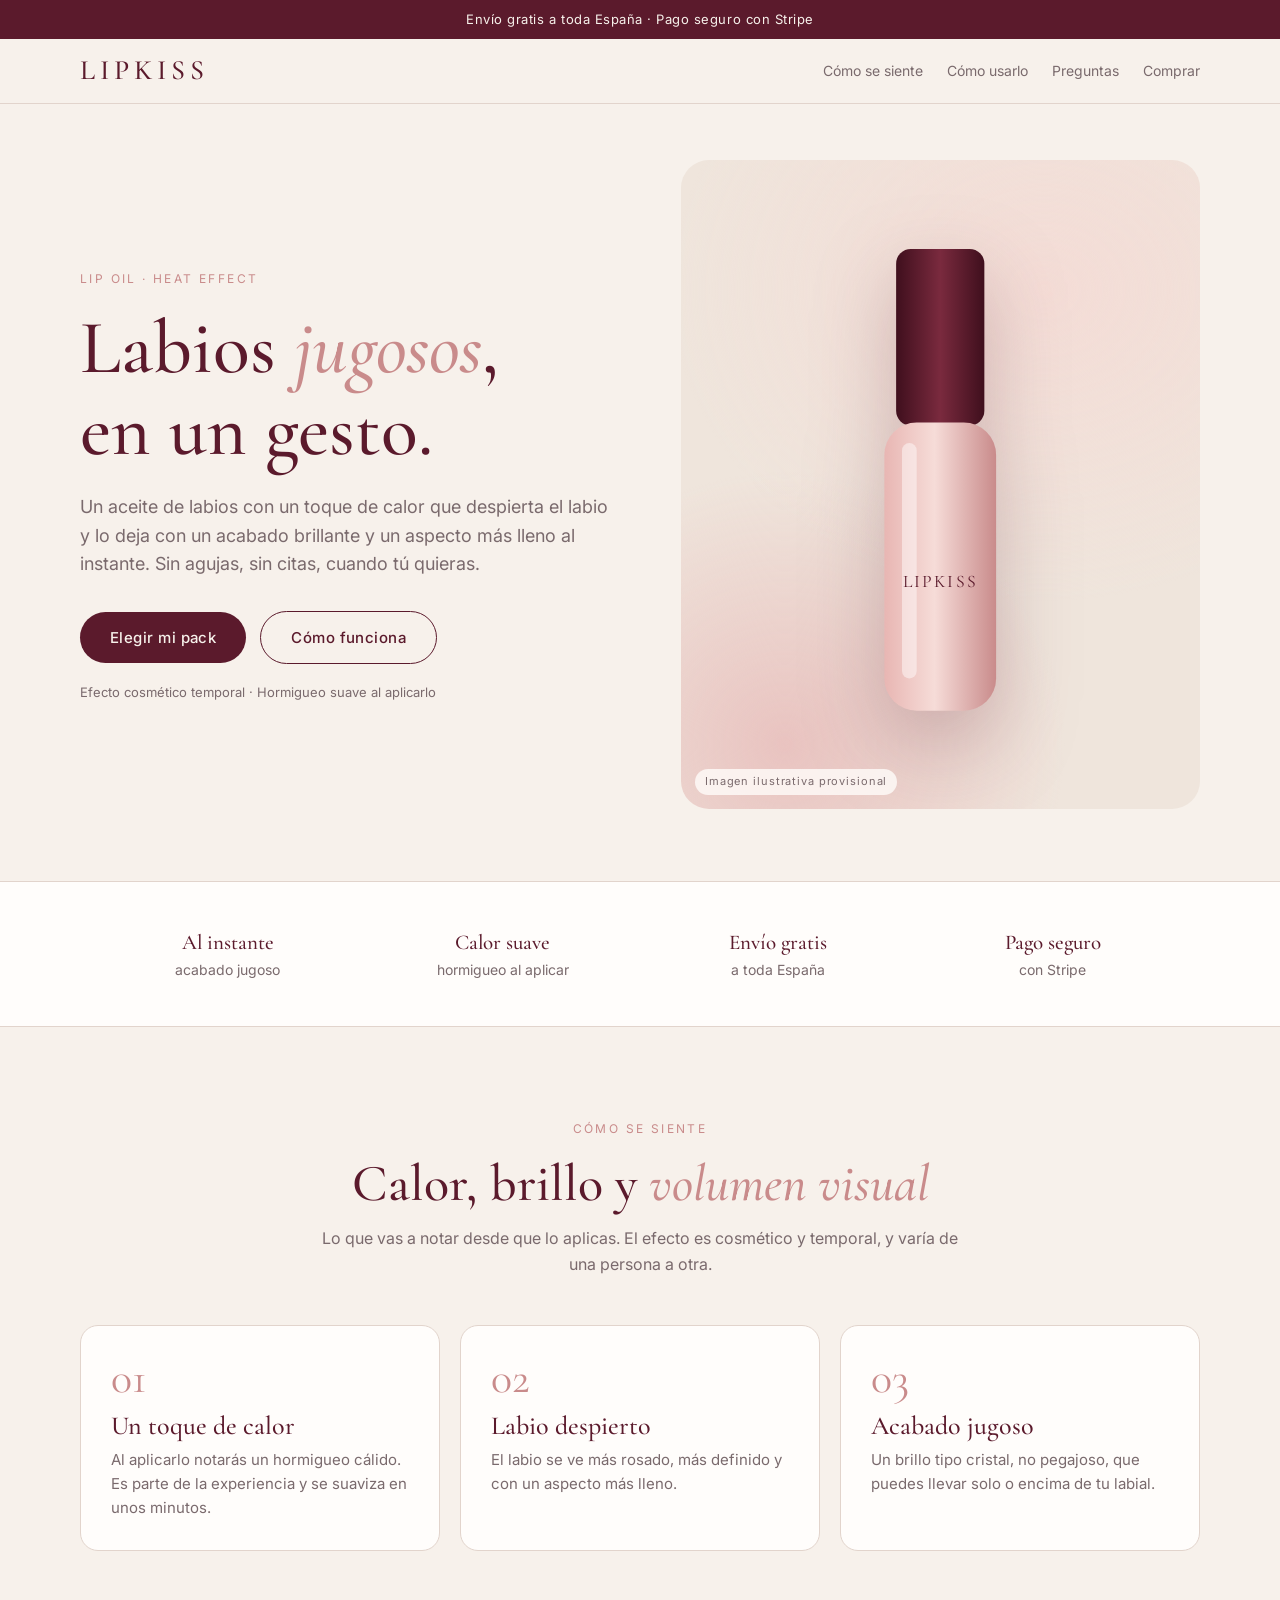
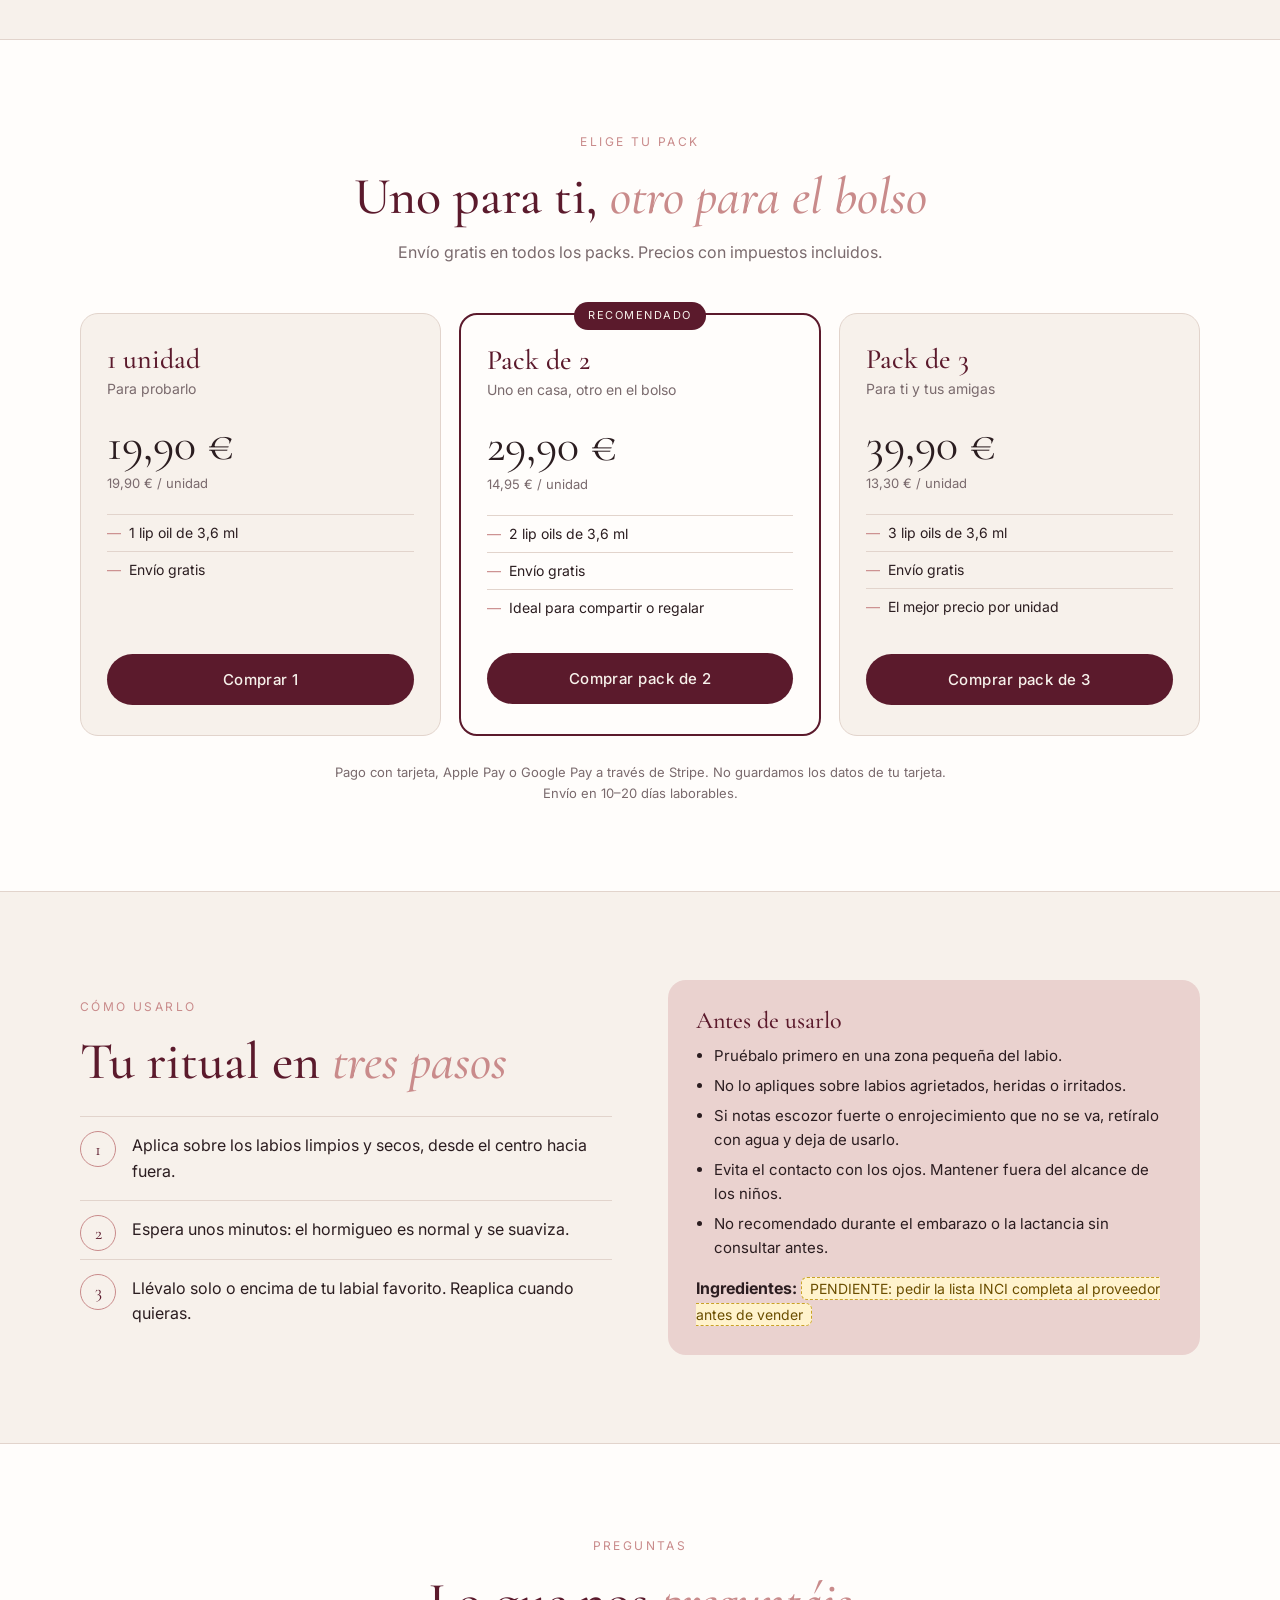
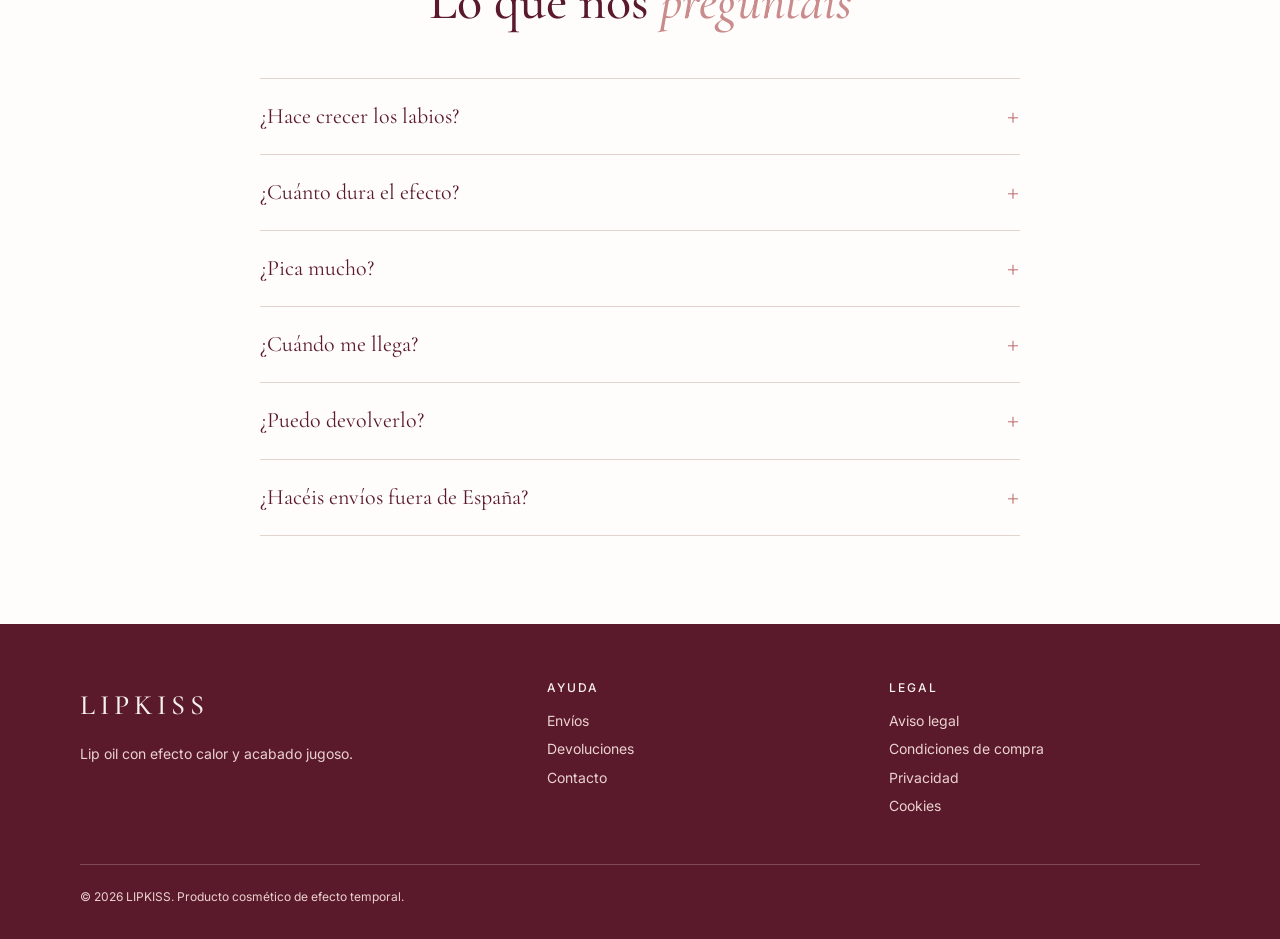
==== index.html @ 43ffeccd "Tienda LIPKISS: landing, packs con Stripe, páginas legales Co-Authored-By: Claude Opus 5.5 <noreply@" ====
<!doctype html>
<html lang="es">
<head>
  <meta charset="utf-8">
  <meta name="viewport" content="width=device-width, initial-scale=1">
  <!-- Marca: LIPKISS (elegida por Fabio el 24-oct-2026). -->
  <title>LIPKISS · Lip oil efecto jugoso</title>
  <meta name="description" content="Aceite de labios con sensación de calor y acabado jugoso. Aspecto más lleno y brillante al instante, efecto temporal. Envío gratis a España.">
  <link rel="preconnect" href="https://fonts.googleapis.com">
  <link rel="preconnect" href="https://fonts.gstatic.com" crossorigin>
  <link href="https://fonts.googleapis.com/css2?family=Cormorant+Garamond:ital,wght@0,400;0,500;1,400;1,500&family=Inter:wght@400;500&display=swap" rel="stylesheet">
  <link rel="stylesheet" href="styles.css">
</head>
<body>

<div class="aviso">Envío gratis a toda España · Pago seguro con Stripe</div>

<header class="cab">
  <div class="contenedor">
    <a class="logo" href="#">LIPKISS</a>
    <nav aria-label="Principal">
      <a href="#como">Cómo se siente</a>
      <a href="#uso">Cómo usarlo</a>
      <a href="#faq">Preguntas</a>
      <a href="#comprar">Comprar</a>
    </nav>
  </div>
</header>

<main>
  <section class="hero">
    <div class="contenedor">
      <div class="aparece">
        <span class="etiqueta">Lip oil · Heat effect</span>
        <h1>Labios <em>jugosos</em>,<br>en un gesto.</h1>
        <p class="lead">Un aceite de labios con un toque de calor que despierta el labio y lo deja con un acabado brillante y un aspecto más lleno al instante. Sin agujas, sin citas, cuando tú quieras.</p>
        <div class="acciones">
          <a class="btn" href="#comprar">Elegir mi pack</a>
          <a class="btn secundario" href="#como">Cómo funciona</a>
        </div>
        <p class="nota">Efecto cosmético temporal · Hormigueo suave al aplicarlo</p>
      </div>
      <div class="escena aparece" aria-label="Imagen del producto">
        <!-- FOTO PROVISIONAL: cuando tengas fotos reales del producto, descomenta esta línea y pon el archivo en img/
        <img class="foto-real" src="img/producto-hero.jpg" alt="Aceite de labios LIPKISS sobre fondo crema">
        -->
        <svg class="bote" viewBox="0 0 120 320" aria-hidden="true">
          <defs>
            <linearGradient id="vidrio" x1="0" x2="1">
              <stop offset="0" stop-color="#e8b6b3"/>
              <stop offset=".45" stop-color="#f6dcd8"/>
              <stop offset="1" stop-color="#c98b8b"/>
            </linearGradient>
            <linearGradient id="tapon" x1="0" x2="1">
              <stop offset="0" stop-color="#3f0f1d"/>
              <stop offset=".5" stop-color="#7a2a3e"/>
              <stop offset="1" stop-color="#3f0f1d"/>
            </linearGradient>
          </defs>
          <rect x="30" y="0" width="60" height="120" rx="10" fill="url(#tapon)"/>
          <rect x="22" y="118" width="76" height="196" rx="22" fill="url(#vidrio)"/>
          <rect x="34" y="132" width="10" height="160" rx="5" fill="#fff" opacity=".45"/>
          <text x="60" y="230" text-anchor="middle" font-family="Cormorant Garamond, serif" font-size="12" letter-spacing="1.5" fill="#5b1a2c">LIPKISS</text>
        </svg>
        <span class="provisional">Imagen ilustrativa provisional</span>
      </div>
    </div>
  </section>

  <div class="franja">
    <div class="contenedor">
      <div><strong>Al instante</strong>acabado jugoso</div>
      <div><strong>Calor suave</strong>hormigueo al aplicar</div>
      <div><strong>Envío gratis</strong>a toda España</div>
      <div><strong>Pago seguro</strong>con Stripe</div>
    </div>
  </div>

  <section class="bloque" id="como">
    <div class="contenedor">
      <div class="cabecera-bloque aparece">
        <span class="etiqueta">Cómo se siente</span>
        <h2>Calor, brillo y <em>volumen visual</em></h2>
        <p>Lo que vas a notar desde que lo aplicas. El efecto es cosmético y temporal, y varía de una persona a otra.</p>
      </div>
      <div class="pasos">
        <div class="paso aparece">
          <div class="num">01</div>
          <h3>Un toque de calor</h3>
          <p>Al aplicarlo notarás un hormigueo cálido. Es parte de la experiencia y se suaviza en unos minutos.</p>
        </div>
        <div class="paso aparece">
          <div class="num">02</div>
          <h3>Labio despierto</h3>
          <p>El labio se ve más rosado, más definido y con un aspecto más lleno.</p>
        </div>
        <div class="paso aparece">
          <div class="num">03</div>
          <h3>Acabado jugoso</h3>
          <p>Un brillo tipo cristal, no pegajoso, que puedes llevar solo o encima de tu labial.</p>
        </div>
      </div>
    </div>
  </section>

  <section class="bloque" id="comprar">
    <div class="contenedor">
      <div class="cabecera-bloque aparece">
        <span class="etiqueta">Elige tu pack</span>
        <h2>Uno para ti, <em>otro para el bolso</em></h2>
        <p>Envío gratis en todos los packs. Precios con impuestos incluidos.</p>
      </div>
      <div class="packs">
        <div class="pack aparece">
          <h3>1 unidad</h3>
          <p class="desc">Para probarlo</p>
          <div class="precio">19,90 €</div>
          <div class="unidad">19,90 € / unidad</div>
          <ul>
            <li>1 lip oil de 3,6 ml</li>
            <li>Envío gratis</li>
          </ul>
          <a class="btn ancho" data-pack="1" href="#">Comprar 1</a>
        </div>
        <div class="pack destacado aparece">
          <span class="sello">Recomendado</span>
          <h3>Pack de 2</h3>
          <p class="desc">Uno en casa, otro en el bolso</p>
          <div class="precio">29,90 €</div>
          <div class="unidad">14,95 € / unidad</div>
          <ul>
            <li>2 lip oils de 3,6 ml</li>
            <li>Envío gratis</li>
            <li>Ideal para compartir o regalar</li>
          </ul>
          <a class="btn ancho" data-pack="2" href="#">Comprar pack de 2</a>
        </div>
        <div class="pack aparece">
          <h3>Pack de 3</h3>
          <p class="desc">Para ti y tus amigas</p>
          <div class="precio">39,90 €</div>
          <div class="unidad">13,30 € / unidad</div>
          <ul>
            <li>3 lip oils de 3,6 ml</li>
            <li>Envío gratis</li>
            <li>El mejor precio por unidad</li>
          </ul>
          <a class="btn ancho" data-pack="3" href="#">Comprar pack de 3</a>
        </div>
      </div>
      <p class="pago-seguro">Pago con tarjeta, Apple Pay o Google Pay a través de Stripe. No guardamos los datos de tu tarjeta.<br>Envío en 10–20 días laborables.</p>
    </div>
  </section>

  <section class="bloque" id="uso">
    <div class="contenedor dos-col">
      <div class="aparece">
        <span class="etiqueta">Cómo usarlo</span>
        <h2>Tu ritual en <em>tres pasos</em></h2>
        <ol class="lista-uso">
          <li>Aplica sobre los labios limpios y secos, desde el centro hacia fuera.</li>
          <li>Espera unos minutos: el hormigueo es normal y se suaviza.</li>
          <li>Llévalo solo o encima de tu labial favorito. Reaplica cuando quieras.</li>
        </ol>
      </div>
      <div class="caja-aviso aparece">
        <h3>Antes de usarlo</h3>
        <ul>
          <li>Pruébalo primero en una zona pequeña del labio.</li>
          <li>No lo apliques sobre labios agrietados, heridas o irritados.</li>
          <li>Si notas escozor fuerte o enrojecimiento que no se va, retíralo con agua y deja de usarlo.</li>
          <li>Evita el contacto con los ojos. Mantener fuera del alcance de los niños.</li>
          <li>No recomendado durante el embarazo o la lactancia sin consultar antes.</li>
        </ul>
        <p style="margin-top:16px"><strong>Ingredientes:</strong> <span class="pendiente">PENDIENTE: pedir la lista INCI completa al proveedor antes de vender</span></p>
      </div>
    </div>
  </section>

  <section class="bloque" id="faq" style="background:var(--blanco);border-top:1px solid var(--linea)">
    <div class="contenedor">
      <div class="cabecera-bloque aparece">
        <span class="etiqueta">Preguntas</span>
        <h2>Lo que nos <em>preguntáis</em></h2>
      </div>
      <div class="faq">
        <details>
          <summary>¿Hace crecer los labios?</summary>
          <p>No. Es un cosmético: el calor activa el labio y el brillo le da un aspecto más jugoso y lleno durante un rato. El efecto es temporal y no sustituye ningún tratamiento estético.</p>
        </details>
        <details>
          <summary>¿Cuánto dura el efecto?</summary>
          <p>El acabado jugoso dura mientras lo llevas puesto. La sensación de calor se suaviza en los primeros minutos. Depende de cada persona.</p>
        </details>
        <details>
          <summary>¿Pica mucho?</summary>
          <p>Notarás un hormigueo cálido al aplicarlo. Si tienes los labios sensibles, empieza con una capa fina. Si el escozor es fuerte, retíralo con agua.</p>
        </details>
        <details>
          <summary>¿Cuándo me llega?</summary>
          <p>Entre 10 y 20 días laborables desde la compra. Te enviamos el número de seguimiento por email cuando sale el pedido.</p>
        </details>
        <details>
          <summary>¿Puedo devolverlo?</summary>
          <p>Por higiene, solo aceptamos devoluciones de productos sin abrir y con el precinto intacto, en los 14 días siguientes a recibirlos. Si te llega dañado o no es lo que pediste, escríbenos y lo solucionamos.</p>
        </details>
        <details>
          <summary>¿Hacéis envíos fuera de España?</summary>
          <p>De momento solo enviamos a España.</p>
        </details>
      </div>
    </div>
  </section>
</main>

<footer class="pie">
  <div class="contenedor">
    <div>
      <a class="logo" href="#">LIPKISS</a>
      <p>Lip oil con efecto calor y acabado jugoso.</p>
    </div>
    <div>
      <h4>Ayuda</h4>
      <a href="legal.html#envios">Envíos</a>
      <a href="legal.html#devoluciones">Devoluciones</a>
      <a href="mailto:hola@PENDIENTE.com">Contacto</a>
    </div>
    <div>
      <h4>Legal</h4>
      <a href="legal.html#aviso">Aviso legal</a>
      <a href="legal.html#condiciones">Condiciones de compra</a>
      <a href="legal.html#privacidad">Privacidad</a>
      <a href="legal.html#cookies">Cookies</a>
    </div>
    <div class="legal-linea">© 2026 LIPKISS. Producto cosmético de efecto temporal.</div>
  </div>
</footer>

<div class="barra-movil">
  <span>Desde 19,90 €</span>
  <a class="btn" href="#comprar">Comprar</a>
</div>

<script>
  // Payment Links de Stripe: pega aquí los 3 enlaces (dashboard.stripe.com → Payment Links).
  // Mientras estén vacíos, los botones se desactivan para que nadie pague por error.
  const STRIPE_LINKS = {
    1: "https://buy.stripe.com/14AbJ18lp7m4ers0jv2Ry0Q",
    2: "https://buy.stripe.com/28EbJ17hl35Obfg4zL2Ry0R",
    3: "https://buy.stripe.com/4gMaEX4596i00AC3vH2Ry0S"
  };

  document.querySelectorAll("[data-pack]").forEach(btn => {
    const url = STRIPE_LINKS[btn.dataset.pack];
    if (url) {
      btn.href = url;
    } else {
      btn.setAttribute("aria-disabled", "true");
      btn.textContent = "Próximamente";
    }
  });

  const obs = new IntersectionObserver(entradas => {
    entradas.forEach(e => {
      if (e.isIntersecting) { e.target.classList.add("visible"); obs.unobserve(e.target); }
    });
  }, { threshold: .12 });
  document.querySelectorAll(".aparece").forEach(el => obs.observe(el));
</script>
</body>
</html>
---- styles.css ----
:root {
  --crema: #f7f1eb;
  --crema-2: #efe5dc;
  --vino: #5b1a2c;
  --vino-2: #7a2a3e;
  --rosa: #c98b8b;
  --rosa-claro: #ead2cf;
  --tinta: #2b1d20;
  --gris: #7a6a6d;
  --linea: #e2d4cc;
  --blanco: #fffdfb;
  --serif: "Cormorant Garamond", Georgia, serif;
  --sans: "Inter", system-ui, -apple-system, sans-serif;
  --radio: 18px;
}

* { box-sizing: border-box; margin: 0; padding: 0; }
html { scroll-behavior: smooth; }
body {
  background: var(--crema);
  color: var(--tinta);
  font-family: var(--sans);
  font-size: 16px;
  line-height: 1.6;
  -webkit-font-smoothing: antialiased;
}
img { max-width: 100%; display: block; }
a { color: inherit; }
.contenedor { width: min(1120px, 100% - 32px); margin-inline: auto; }

/* Barra de aviso */
.aviso {
  background: var(--vino);
  color: var(--crema);
  text-align: center;
  font-size: 13px;
  letter-spacing: .04em;
  padding: 9px 16px;
}

/* Cabecera */
header.cab {
  position: sticky; top: 0; z-index: 20;
  background: rgba(247, 241, 235, .92);
  backdrop-filter: blur(10px);
  border-bottom: 1px solid var(--linea);
}
.cab .contenedor { display: flex; align-items: center; justify-content: space-between; height: 64px; }
.logo {
  font-family: var(--serif);
  font-size: 28px;
  letter-spacing: .18em;
  font-weight: 500;
  text-decoration: none;
  color: var(--vino);
}
.cab nav { display: flex; gap: 24px; font-size: 14px; }
.cab nav a { text-decoration: none; color: var(--gris); }
.cab nav a:hover { color: var(--vino); }
@media (max-width: 640px) { .cab nav { display: none; } }

.btn {
  display: inline-flex; align-items: center; justify-content: center; gap: 8px;
  background: var(--vino);
  color: var(--crema);
  border: 0;
  border-radius: 999px;
  padding: 16px 30px;
  font: 500 15px var(--sans);
  letter-spacing: .03em;
  text-decoration: none;
  cursor: pointer;
  transition: background .2s, transform .2s;
}
.btn:hover { background: var(--vino-2); transform: translateY(-1px); }
.btn:focus-visible { outline: 3px solid var(--rosa); outline-offset: 3px; }
.btn.secundario { background: transparent; color: var(--vino); border: 1px solid var(--vino); }
.btn.ancho { width: 100%; }

/* Hero */
.hero { padding: 56px 0 72px; }
.hero .contenedor { display: grid; grid-template-columns: 1.05fr 1fr; gap: 56px; align-items: center; }
@media (max-width: 860px) { .hero .contenedor { grid-template-columns: 1fr; gap: 32px; } .hero { padding-top: 28px; } }
.etiqueta {
  display: inline-block;
  font-size: 12px; letter-spacing: .2em; text-transform: uppercase;
  color: var(--rosa);
  margin-bottom: 18px;
}
h1, h2, h3 { font-family: var(--serif); font-weight: 500; line-height: 1.08; color: var(--vino); }
h1 { font-size: clamp(44px, 7vw, 76px); }
h1 em, h2 em { font-style: italic; color: var(--rosa); }
h2 { font-size: clamp(34px, 5vw, 52px); }
h3 { font-size: 26px; }
.hero p.lead { font-size: 18px; color: var(--gris); margin: 22px 0 32px; max-width: 30em; }
.hero .acciones { display: flex; gap: 14px; flex-wrap: wrap; align-items: center; }
.hero .nota { font-size: 13px; color: var(--gris); margin-top: 18px; }

/* Visual del producto (provisional hasta tener fotos reales) */
.escena {
  position: relative;
  aspect-ratio: 4 / 5;
  border-radius: 28px;
  background:
    radial-gradient(120% 80% at 70% 20%, #f4dcd6 0%, transparent 60%),
    radial-gradient(90% 70% at 20% 90%, #e9c3c0 0%, transparent 60%),
    var(--crema-2);
  overflow: hidden;
  display: grid; place-items: center;
}
.escena .foto-real { position: absolute; inset: 0; width: 100%; height: 100%; object-fit: cover; }
.bote { width: 34%; filter: drop-shadow(0 30px 40px rgba(91, 26, 44, .25)); animation: flota 6s ease-in-out infinite; }
@keyframes flota { 50% { transform: translateY(-10px) rotate(-1deg); } }
@media (prefers-reduced-motion: reduce) { .bote { animation: none; } html { scroll-behavior: auto; } }
.escena .provisional {
  position: absolute; bottom: 14px; left: 14px;
  font-size: 11px; letter-spacing: .08em;
  background: rgba(255, 253, 251, .8);
  padding: 4px 10px; border-radius: 99px; color: var(--gris);
}

/* Franja de beneficios */
.franja { border-block: 1px solid var(--linea); background: var(--blanco); }
.franja .contenedor { display: grid; grid-template-columns: repeat(4, 1fr); text-align: center; }
.franja div { padding: 22px 10px; font-size: 14px; color: var(--gris); }
.franja strong { display: block; font-family: var(--serif); font-size: 21px; font-weight: 500; color: var(--vino); }
@media (max-width: 720px) { .franja .contenedor { grid-template-columns: repeat(2, 1fr); } }

section.bloque { padding: 88px 0; }
@media (max-width: 720px) { section.bloque { padding: 60px 0; } }
.cabecera-bloque { text-align: center; max-width: 640px; margin: 0 auto 48px; }
.cabecera-bloque p { color: var(--gris); margin-top: 14px; }

/* Cómo se siente */
.pasos { display: grid; grid-template-columns: repeat(3, 1fr); gap: 20px; }
@media (max-width: 820px) { .pasos { grid-template-columns: 1fr; } }
.paso { background: var(--blanco); border: 1px solid var(--linea); border-radius: var(--radio); padding: 30px; }
.paso .num { font-family: var(--serif); font-size: 44px; color: var(--rosa); line-height: 1; }
.paso h3 { margin: 12px 0 8px; }
.paso p { color: var(--gris); font-size: 15px; }

/* Packs */
#comprar { background: var(--blanco); border-block: 1px solid var(--linea); }
.packs { display: grid; grid-template-columns: repeat(3, 1fr); gap: 18px; }
@media (max-width: 860px) { .packs { grid-template-columns: 1fr; } }
.pack {
  position: relative;
  border: 1px solid var(--linea);
  border-radius: var(--radio);
  padding: 30px 26px;
  background: var(--crema);
  display: flex; flex-direction: column;
}
.pack.destacado { border: 2px solid var(--vino); background: var(--blanco); }
.pack .sello {
  position: absolute; top: -13px; left: 50%; transform: translateX(-50%);
  background: var(--vino); color: var(--crema);
  font-size: 11px; letter-spacing: .14em; text-transform: uppercase;
  padding: 5px 14px; border-radius: 99px; white-space: nowrap;
}
.pack h3 { font-size: 28px; }
.pack .desc { color: var(--gris); font-size: 14px; margin: 4px 0 20px; }
.pack .precio { font-family: var(--serif); font-size: 46px; color: var(--tinta); line-height: 1; }
.pack .unidad { font-size: 13px; color: var(--gris); margin: 6px 0 20px; }
.pack ul { list-style: none; font-size: 14px; margin-bottom: 26px; flex: 1; }
.pack li { padding: 7px 0; border-top: 1px solid var(--linea); }
.pack li::before { content: "—"; color: var(--rosa); margin-right: 8px; }
.pack .btn[aria-disabled="true"] { opacity: .45; pointer-events: none; }
.pago-seguro { text-align: center; font-size: 13px; color: var(--gris); margin-top: 26px; }

/* Ritual / uso */
.dos-col { display: grid; grid-template-columns: 1fr 1fr; gap: 56px; align-items: center; }
@media (max-width: 860px) { .dos-col { grid-template-columns: 1fr; gap: 32px; } }
.lista-uso { list-style: none; counter-reset: uso; margin-top: 26px; }
.lista-uso li { counter-increment: uso; padding: 16px 0 16px 52px; position: relative; border-top: 1px solid var(--linea); }
.lista-uso li::before {
  content: counter(uso); position: absolute; left: 0; top: 14px;
  width: 34px; height: 34px; border-radius: 50%;
  border: 1px solid var(--rosa); color: var(--vino);
  display: grid; place-items: center; font-family: var(--serif); font-size: 18px;
}
.caja-aviso {
  background: var(--rosa-claro);
  border-radius: var(--radio);
  padding: 28px;
}
.caja-aviso h3 { font-size: 24px; margin-bottom: 10px; }
.caja-aviso ul { padding-left: 18px; font-size: 15px; }
.caja-aviso li { margin: 6px 0; }

.pendiente {
  background: #fff3cd; color: #6b4e00;
  border: 1px dashed #c9a227;
  padding: 2px 8px; border-radius: 6px; font-size: 14px;
}

/* FAQ */
.faq { max-width: 760px; margin: 0 auto; }
.faq details { border-top: 1px solid var(--linea); padding: 20px 0; }
.faq details:last-child { border-bottom: 1px solid var(--linea); }
.faq summary {
  cursor: pointer; list-style: none;
  font-family: var(--serif); font-size: 22px; color: var(--vino);
  display: flex; justify-content: space-between; gap: 16px;
}
.faq summary::-webkit-details-marker { display: none; }
.faq summary::after { content: "+"; color: var(--rosa); font-family: var(--sans); font-weight: 300; }
.faq details[open] summary::after { content: "–"; }
.faq details p { color: var(--gris); margin-top: 12px; font-size: 15px; }

/* Pie */
footer.pie { background: var(--vino); color: var(--rosa-claro); padding: 56px 0 32px; font-size: 14px; }
.pie .contenedor { display: grid; grid-template-columns: 1.4fr 1fr 1fr; gap: 32px; }
@media (max-width: 720px) { .pie .contenedor { grid-template-columns: 1fr; } }
.pie .logo { color: var(--crema); display: inline-block; margin-bottom: 12px; }
.pie h4 { font: 500 12px var(--sans); letter-spacing: .16em; text-transform: uppercase; color: var(--crema); margin-bottom: 12px; }
.pie a { display: block; text-decoration: none; padding: 3px 0; }
.pie a:hover { color: var(--crema); }
.pie .legal-linea { grid-column: 1 / -1; border-top: 1px solid rgba(234, 210, 207, .25); padding-top: 22px; margin-top: 12px; font-size: 12px; }

/* Barra fija de compra en móvil */
.barra-movil {
  display: none;
  position: fixed; left: 0; right: 0; bottom: 0; z-index: 30;
  background: var(--blanco); border-top: 1px solid var(--linea);
  padding: 12px 16px calc(12px + env(safe-area-inset-bottom));
  align-items: center; justify-content: space-between; gap: 12px;
}
.barra-movil span { font-family: var(--serif); font-size: 22px; color: var(--vino); }
@media (max-width: 720px) { .barra-movil { display: flex; } body { padding-bottom: 76px; } }

/* Páginas legales */
.legal { padding: 56px 0 88px; }
.legal .contenedor { max-width: 780px; }
.legal h1 { font-size: clamp(38px, 6vw, 56px); margin-bottom: 12px; }
.legal h2 { font-size: 30px; margin: 44px 0 12px; }
.legal p, .legal li { color: var(--tinta); margin: 10px 0; }
.legal ul { padding-left: 20px; }
.legal .indice { display: flex; flex-wrap: wrap; gap: 10px; margin: 24px 0; }
.legal .indice a { font-size: 14px; border: 1px solid var(--linea); border-radius: 99px; padding: 6px 14px; text-decoration: none; background: var(--blanco); }

.aparece { opacity: 0; transform: translateY(16px); transition: opacity .7s ease, transform .7s ease; }
.aparece.visible { opacity: 1; transform: none; }
@media (prefers-reduced-motion: reduce) { .aparece { opacity: 1; transform: none; transition: none; } }
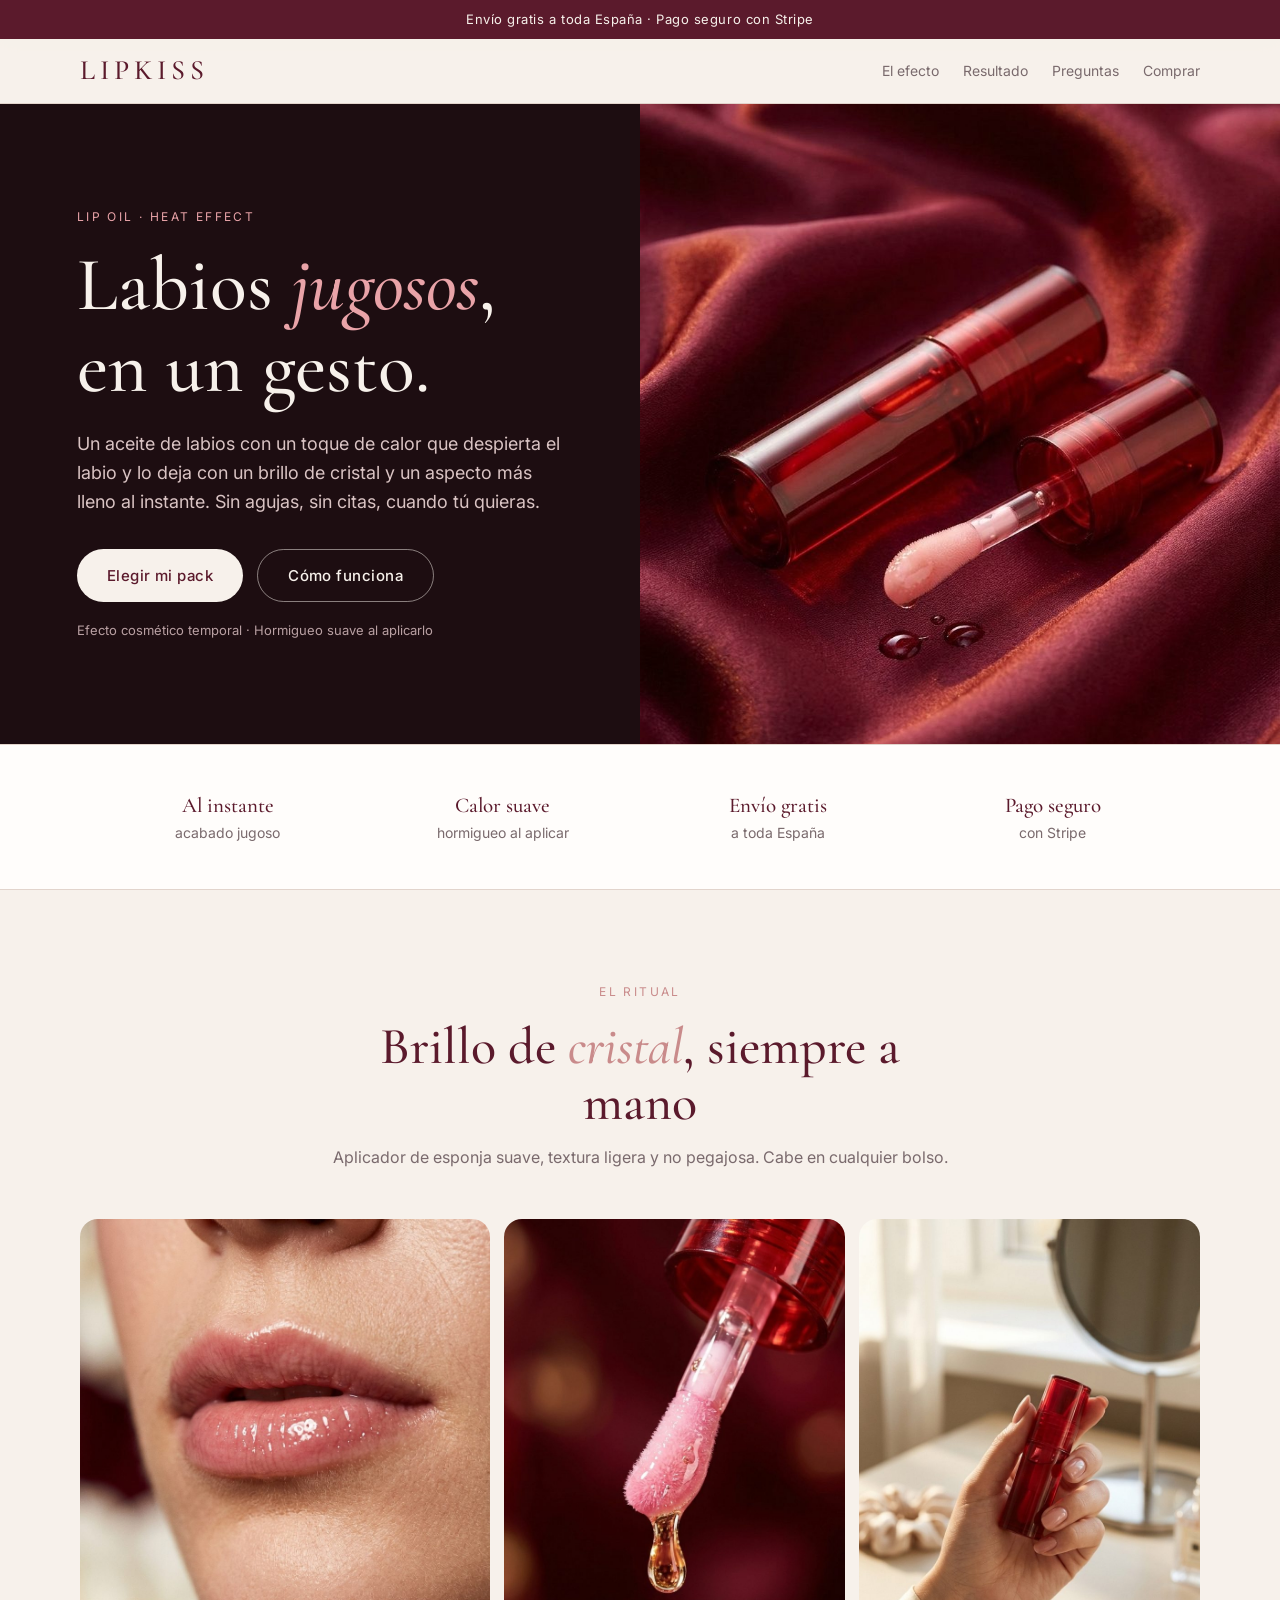
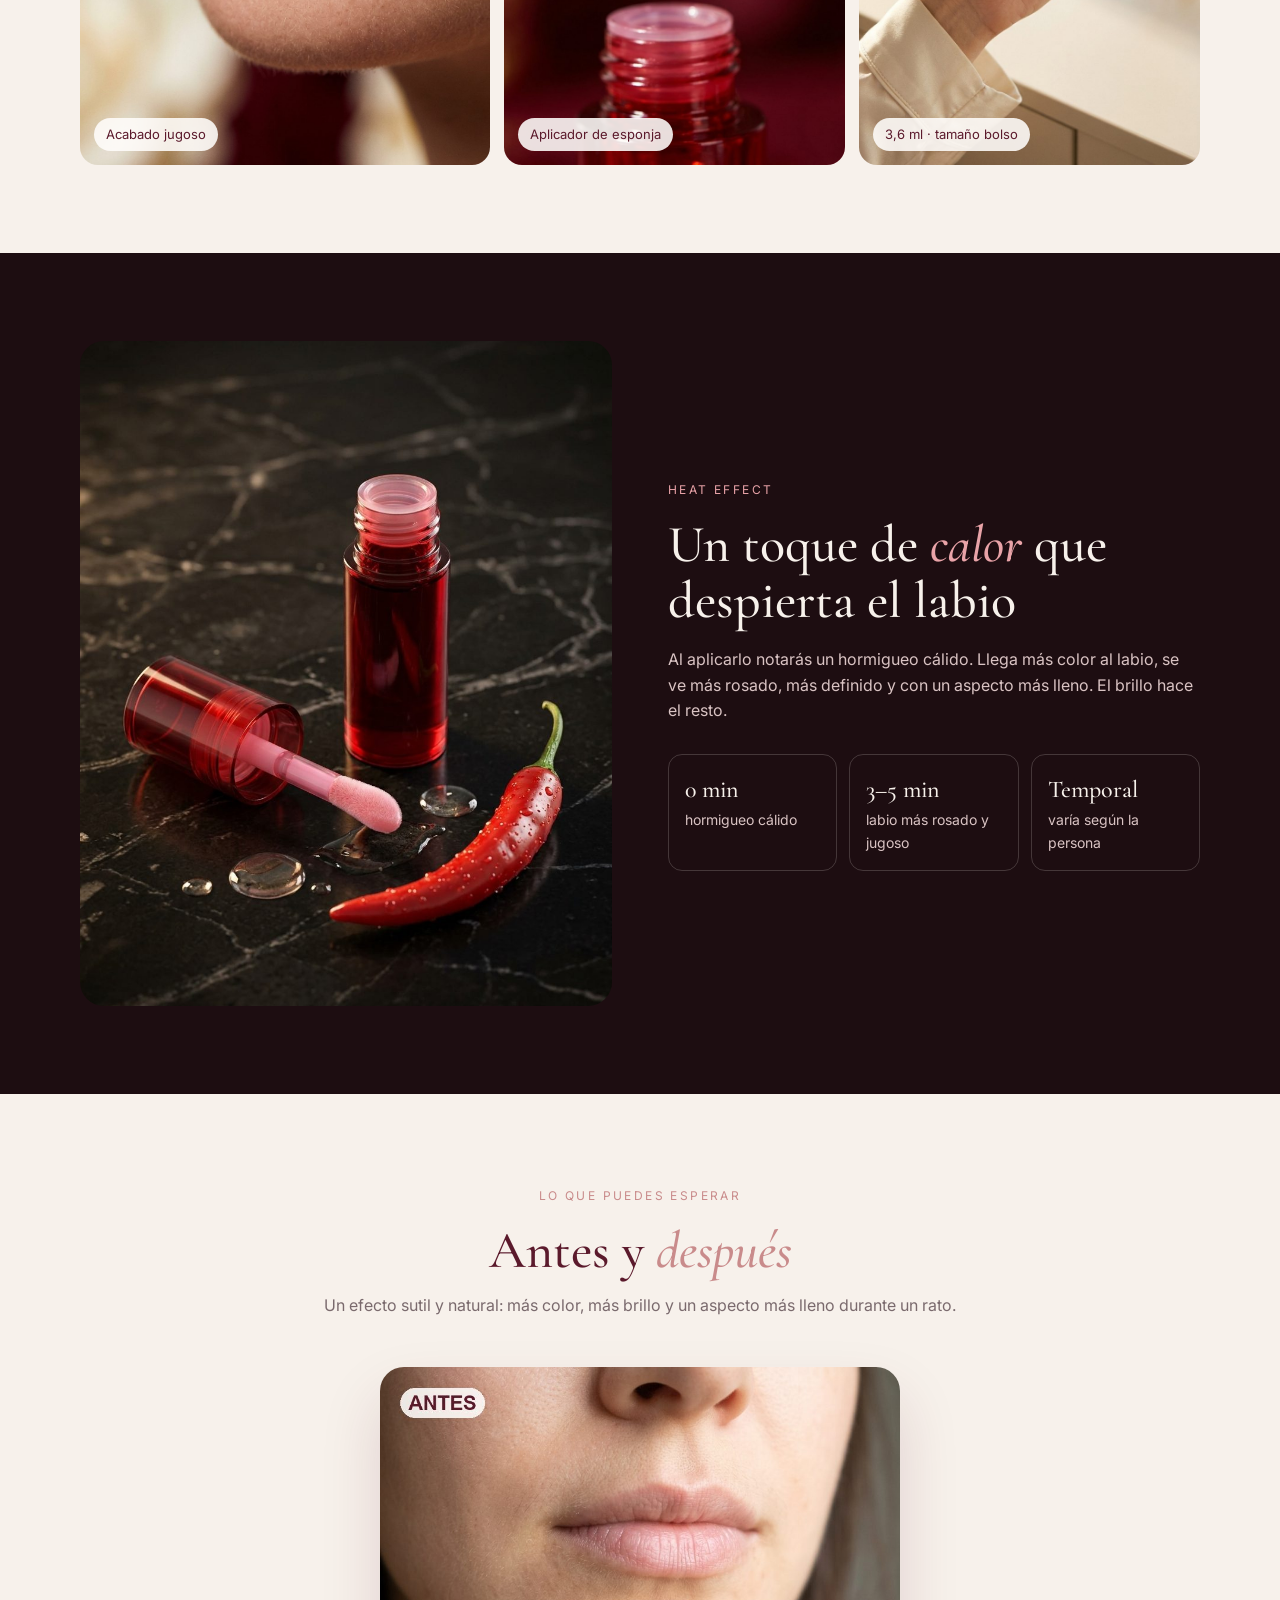
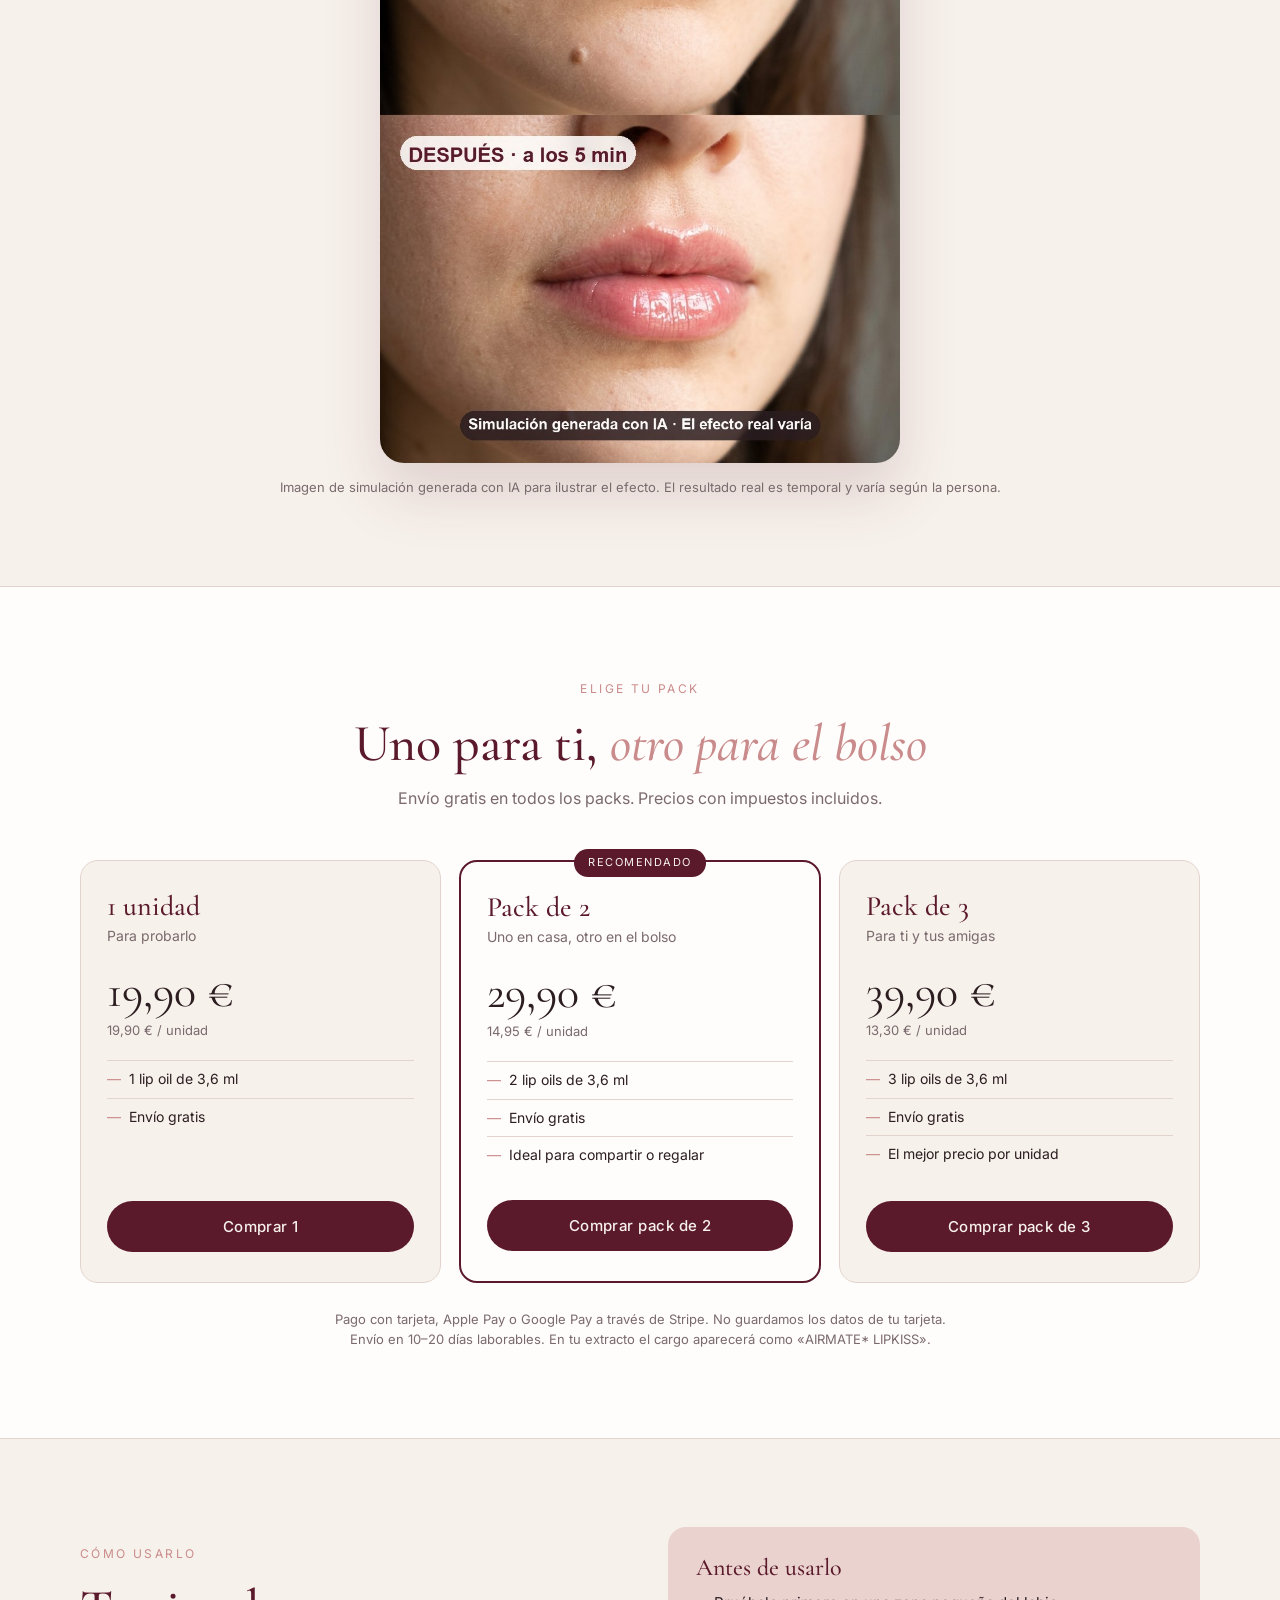
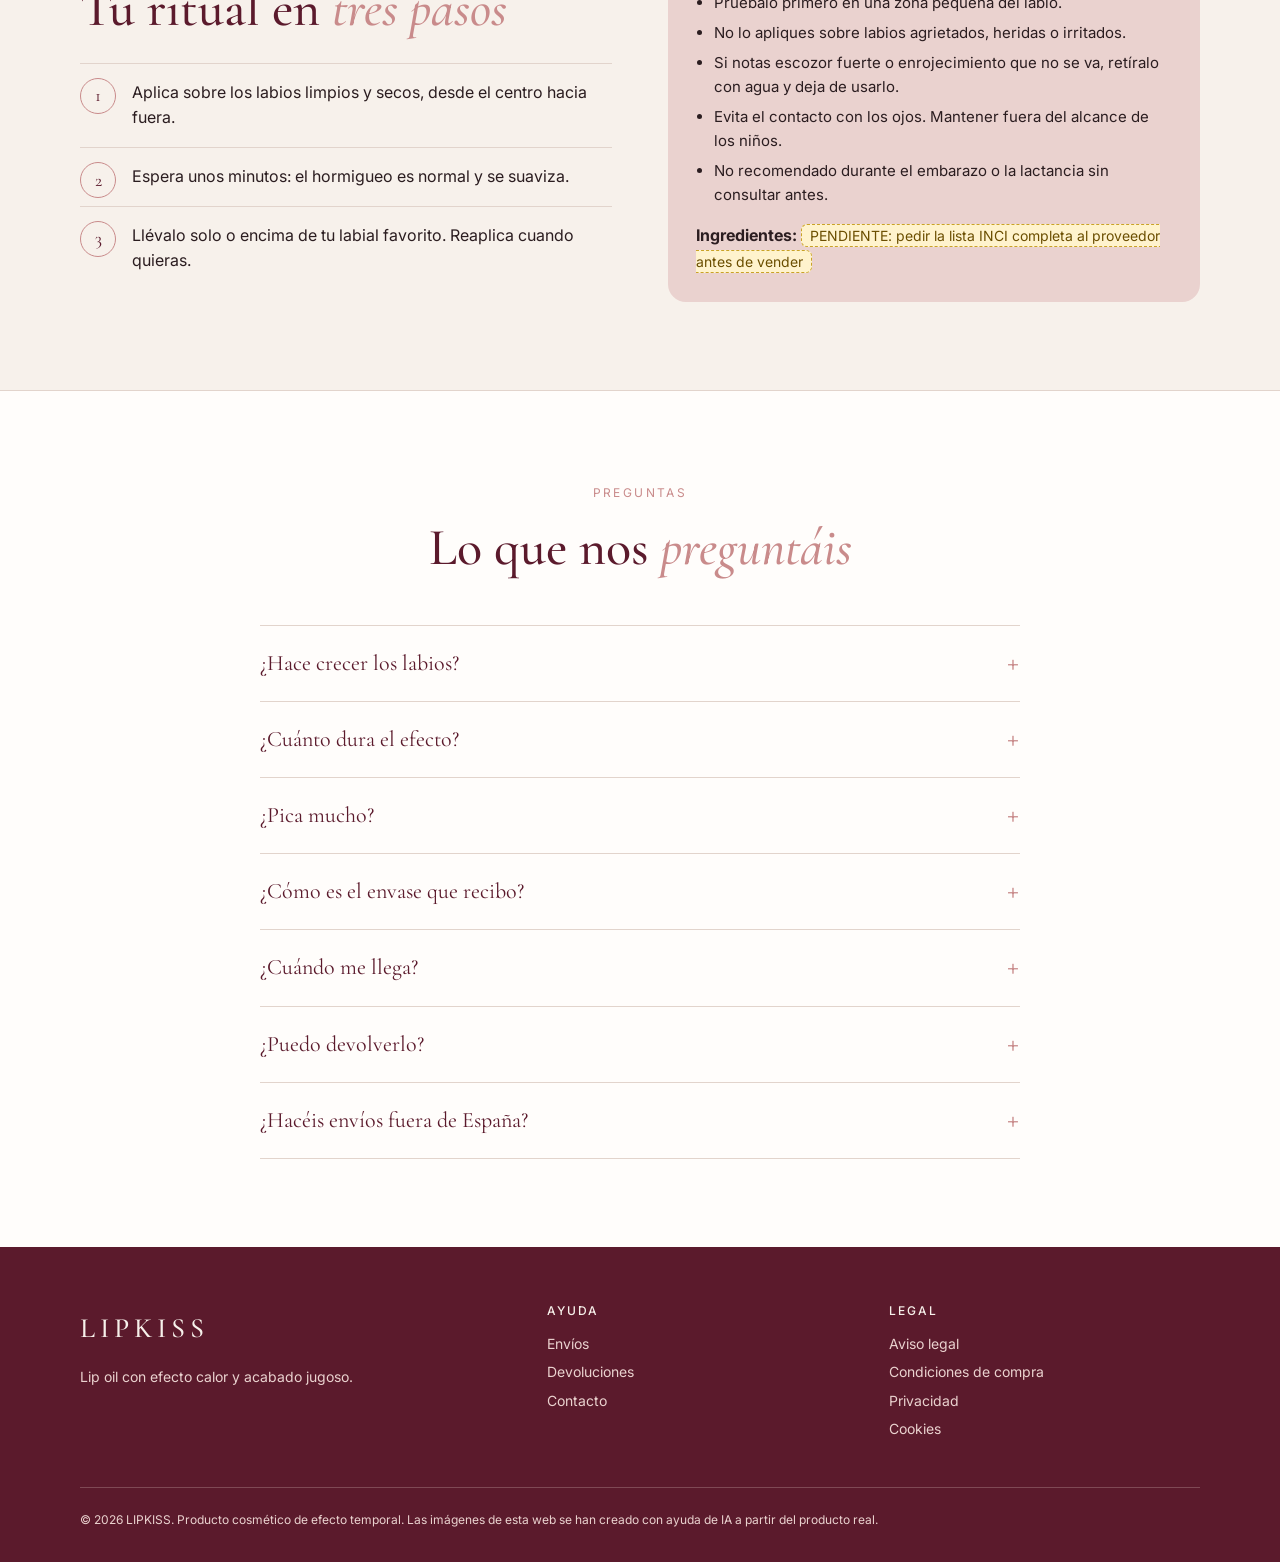
==== commit 946b4335: "Rediseño con imágenes de producto generadas en Flow y antes/después etiquetado como simulación IA Co" ====
--- a/index.html
+++ b/index.html
@@ -4,8 +4,11 @@
   <meta charset="utf-8">
   <meta name="viewport" content="width=device-width, initial-scale=1">
   <!-- Marca: LIPKISS (elegida por Fabio el 24-oct-2026). -->
-  <title>LIPKISS · Lip oil efecto jugoso</title>
-  <meta name="description" content="Aceite de labios con sensación de calor y acabado jugoso. Aspecto más lleno y brillante al instante, efecto temporal. Envío gratis a España.">
+  <title>LIPKISS · Lip oil efecto calor</title>
+  <meta name="description" content="Aceite de labios con efecto calor y acabado jugoso. Aspecto más lleno y brillante al instante, efecto temporal. Envío gratis a España.">
+  <meta property="og:title" content="LIPKISS · Lip oil efecto calor">
+  <meta property="og:description" content="Labios jugosos en un gesto. Envío gratis a España.">
+  <meta property="og:image" content="img/seda.jpg">
   <link rel="preconnect" href="https://fonts.googleapis.com">
   <link rel="preconnect" href="https://fonts.gstatic.com" crossorigin>
   <link href="https://fonts.googleapis.com/css2?family=Cormorant+Garamond:ital,wght@0,400;0,500;1,400;1,500&family=Inter:wght@400;500&display=swap" rel="stylesheet">
@@ -19,8 +22,8 @@
   <div class="contenedor">
     <a class="logo" href="#">LIPKISS</a>
     <nav aria-label="Principal">
-      <a href="#como">Cómo se siente</a>
-      <a href="#uso">Cómo usarlo</a>
+      <a href="#heat">El efecto</a>
+      <a href="#resultado">Resultado</a>
       <a href="#faq">Preguntas</a>
       <a href="#comprar">Comprar</a>
     </nav>
@@ -28,41 +31,20 @@
 </header>
 
 <main>
-  <section class="hero">
-    <div class="contenedor">
-      <div class="aparece">
+  <section class="hero-v2">
+    <div class="contenedor">
+      <div class="texto">
         <span class="etiqueta">Lip oil · Heat effect</span>
         <h1>Labios <em>jugosos</em>,<br>en un gesto.</h1>
-        <p class="lead">Un aceite de labios con un toque de calor que despierta el labio y lo deja con un acabado brillante y un aspecto más lleno al instante. Sin agujas, sin citas, cuando tú quieras.</p>
-        <div class="acciones">
+        <p class="lead">Un aceite de labios con un toque de calor que despierta el labio y lo deja con un brillo de cristal y un aspecto más lleno al instante. Sin agujas, sin citas, cuando tú quieras.</p>
+        <div class="acciones" style="display:flex;gap:14px;flex-wrap:wrap">
           <a class="btn" href="#comprar">Elegir mi pack</a>
-          <a class="btn secundario" href="#como">Cómo funciona</a>
+          <a class="btn secundario" href="#heat">Cómo funciona</a>
         </div>
         <p class="nota">Efecto cosmético temporal · Hormigueo suave al aplicarlo</p>
       </div>
-      <div class="escena aparece" aria-label="Imagen del producto">
-        <!-- FOTO PROVISIONAL: cuando tengas fotos reales del producto, descomenta esta línea y pon el archivo en img/
-        <img class="foto-real" src="img/producto-hero.jpg" alt="Aceite de labios LIPKISS sobre fondo crema">
-        -->
-        <svg class="bote" viewBox="0 0 120 320" aria-hidden="true">
-          <defs>
-            <linearGradient id="vidrio" x1="0" x2="1">
-              <stop offset="0" stop-color="#e8b6b3"/>
-              <stop offset=".45" stop-color="#f6dcd8"/>
-              <stop offset="1" stop-color="#c98b8b"/>
-            </linearGradient>
-            <linearGradient id="tapon" x1="0" x2="1">
-              <stop offset="0" stop-color="#3f0f1d"/>
-              <stop offset=".5" stop-color="#7a2a3e"/>
-              <stop offset="1" stop-color="#3f0f1d"/>
-            </linearGradient>
-          </defs>
-          <rect x="30" y="0" width="60" height="120" rx="10" fill="url(#tapon)"/>
-          <rect x="22" y="118" width="76" height="196" rx="22" fill="url(#vidrio)"/>
-          <rect x="34" y="132" width="10" height="160" rx="5" fill="#fff" opacity=".45"/>
-          <text x="60" y="230" text-anchor="middle" font-family="Cormorant Garamond, serif" font-size="12" letter-spacing="1.5" fill="#5b1a2c">LIPKISS</text>
-        </svg>
-        <span class="provisional">Imagen ilustrativa provisional</span>
+      <div class="foto">
+        <img src="img/seda.jpg" alt="Aceite de labios rojo sobre seda color vino" fetchpriority="high">
       </div>
     </div>
   </section>
@@ -76,30 +58,48 @@
     </div>
   </div>
 
-  <section class="bloque" id="como">
-    <div class="contenedor">
-      <div class="cabecera-bloque aparece">
-        <span class="etiqueta">Cómo se siente</span>
-        <h2>Calor, brillo y <em>volumen visual</em></h2>
-        <p>Lo que vas a notar desde que lo aplicas. El efecto es cosmético y temporal, y varía de una persona a otra.</p>
-      </div>
-      <div class="pasos">
-        <div class="paso aparece">
-          <div class="num">01</div>
-          <h3>Un toque de calor</h3>
-          <p>Al aplicarlo notarás un hormigueo cálido. Es parte de la experiencia y se suaviza en unos minutos.</p>
-        </div>
-        <div class="paso aparece">
-          <div class="num">02</div>
-          <h3>Labio despierto</h3>
-          <p>El labio se ve más rosado, más definido y con un aspecto más lleno.</p>
-        </div>
-        <div class="paso aparece">
-          <div class="num">03</div>
-          <h3>Acabado jugoso</h3>
-          <p>Un brillo tipo cristal, no pegajoso, que puedes llevar solo o encima de tu labial.</p>
-        </div>
-      </div>
+  <section class="bloque">
+    <div class="contenedor">
+      <div class="cabecera-bloque aparece">
+        <span class="etiqueta">El ritual</span>
+        <h2>Brillo de <em>cristal</em>, siempre a mano</h2>
+        <p>Aplicador de esponja suave, textura ligera y no pegajosa. Cabe en cualquier bolso.</p>
+      </div>
+      <div class="galeria">
+        <figure class="aparece"><img src="img/labios.jpg" alt="Labios con acabado brillante tipo cristal" loading="lazy"><figcaption>Acabado jugoso</figcaption></figure>
+        <figure class="aparece"><img src="img/aplicador.jpg" alt="Gota de aceite cayendo del aplicador rosa" loading="lazy"><figcaption>Aplicador de esponja</figcaption></figure>
+        <figure class="aparece"><img src="img/mano.jpg" alt="Mano sosteniendo el bote rojo de aceite de labios" loading="lazy"><figcaption>3,6 ml · tamaño bolso</figcaption></figure>
+      </div>
+    </div>
+  </section>
+
+  <section class="bloque heat" id="heat">
+    <div class="contenedor dos-col">
+      <div class="aparece">
+        <img src="img/guindilla.jpg" alt="Bote de aceite de labios junto a una guindilla roja sobre mármol negro" loading="lazy">
+      </div>
+      <div class="aparece">
+        <span class="etiqueta">Heat effect</span>
+        <h2>Un toque de <em>calor</em> que despierta el labio</h2>
+        <p style="margin-top:18px">Al aplicarlo notarás un hormigueo cálido. Llega más color al labio, se ve más rosado, más definido y con un aspecto más lleno. El brillo hace el resto.</p>
+        <div class="datos">
+          <div><strong>0 min</strong>hormigueo cálido</div>
+          <div><strong>3–5 min</strong>labio más rosado y jugoso</div>
+          <div><strong>Temporal</strong>varía según la persona</div>
+        </div>
+      </div>
+    </div>
+  </section>
+
+  <section class="bloque ba" id="resultado">
+    <div class="contenedor">
+      <div class="cabecera-bloque aparece">
+        <span class="etiqueta">Lo que puedes esperar</span>
+        <h2>Antes y <em>después</em></h2>
+        <p>Un efecto sutil y natural: más color, más brillo y un aspecto más lleno durante un rato.</p>
+      </div>
+      <img class="aparece" src="img/antes-despues.jpg" alt="Simulación generada con IA del antes y después de aplicar el aceite de labios" loading="lazy">
+      <p class="aviso-ia">Imagen de simulación generada con IA para ilustrar el efecto. El resultado real es temporal y varía según la persona.</p>
     </div>
   </section>
 
@@ -148,7 +148,7 @@
           <a class="btn ancho" data-pack="3" href="#">Comprar pack de 3</a>
         </div>
       </div>
-      <p class="pago-seguro">Pago con tarjeta, Apple Pay o Google Pay a través de Stripe. No guardamos los datos de tu tarjeta.<br>Envío en 10–20 días laborables.</p>
+      <p class="pago-seguro">Pago con tarjeta, Apple Pay o Google Pay a través de Stripe. No guardamos los datos de tu tarjeta.<br>Envío en 10–20 días laborables. En tu extracto el cargo aparecerá como «AIRMATE* LIPKISS».</p>
     </div>
   </section>
 
@@ -197,6 +197,10 @@
           <p>Notarás un hormigueo cálido al aplicarlo. Si tienes los labios sensibles, empieza con una capa fina. Si el escozor es fuerte, retíralo con agua.</p>
         </details>
         <details>
+          <summary>¿Cómo es el envase que recibo?</summary>
+          <p>Un bote rojo translúcido de 3,6 ml con aplicador de esponja rosa, como el de las imágenes. La etiqueta del bote puede venir con el nombre del fabricante.</p>
+        </details>
+        <details>
           <summary>¿Cuándo me llega?</summary>
           <p>Entre 10 y 20 días laborables desde la compra. Te enviamos el número de seguimiento por email cuando sale el pedido.</p>
         </details>
@@ -223,7 +227,7 @@
       <h4>Ayuda</h4>
       <a href="legal.html#envios">Envíos</a>
       <a href="legal.html#devoluciones">Devoluciones</a>
-      <a href="mailto:hola@PENDIENTE.com">Contacto</a>
+      <a href="mailto:lipkissuport@gmail.com">Contacto</a>
     </div>
     <div>
       <h4>Legal</h4>
@@ -232,7 +236,7 @@
       <a href="legal.html#privacidad">Privacidad</a>
       <a href="legal.html#cookies">Cookies</a>
     </div>
-    <div class="legal-linea">© 2026 LIPKISS. Producto cosmético de efecto temporal.</div>
+    <div class="legal-linea">© 2026 LIPKISS. Producto cosmético de efecto temporal. Las imágenes de esta web se han creado con ayuda de IA a partir del producto real.</div>
   </div>
 </footer>
 
@@ -242,8 +246,8 @@
 </div>
 
 <script>
-  // Payment Links de Stripe: pega aquí los 3 enlaces (dashboard.stripe.com → Payment Links).
-  // Mientras estén vacíos, los botones se desactivan para que nadie pague por error.
+  // Payment Links de Stripe (cuenta de Airmate, metadata marca=lipkiss).
+  // Si alguno se deja vacío, su botón se desactiva para que nadie pague por error.
   const STRIPE_LINKS = {
     1: "https://buy.stripe.com/14AbJ18lp7m4ers0jv2Ry0Q",
     2: "https://buy.stripe.com/28EbJ17hl35Obfg4zL2Ry0R",
--- a/styles.css
+++ b/styles.css
@@ -242,3 +242,48 @@
 .aparece { opacity: 0; transform: translateY(16px); transition: opacity .7s ease, transform .7s ease; }
 .aparece.visible { opacity: 1; transform: none; }
 @media (prefers-reduced-motion: reduce) { .aparece { opacity: 1; transform: none; transition: none; } }
+
+/* ===== v2: imágenes reales de producto ===== */
+:root { --cereza: #9b1b30; --noche: #1d0d11; }
+.hero-v2 { padding: 0; background: var(--noche); color: var(--crema); }
+.hero-v2 .contenedor { display: grid; grid-template-columns: 1fr 1fr; gap: 0; align-items: stretch; width: 100%; max-width: none; }
+.hero-v2 .texto { padding: clamp(40px, 7vw, 110px) clamp(16px, 6vw, 90px); display: flex; flex-direction: column; justify-content: center; }
+.hero-v2 h1 { color: var(--crema); }
+.hero-v2 h1 em { color: #e9a3a8; }
+.hero-v2 .lead { color: #d9c3c3; font-size: 18px; margin: 22px 0 32px; max-width: 30em; }
+.hero-v2 .etiqueta { color: #e9a3a8; }
+.hero-v2 .btn { background: var(--crema); color: var(--vino); }
+.hero-v2 .btn:hover { background: #fff; }
+.hero-v2 .btn.secundario { background: transparent; color: var(--crema); border-color: rgba(247,241,235,.5); }
+.hero-v2 .nota { color: #b9a0a3; font-size: 13px; margin-top: 18px; }
+.hero-v2 .foto { position: relative; min-height: 640px; }
+.hero-v2 .foto img { position: absolute; inset: 0; width: 100%; height: 100%; object-fit: cover; }
+@media (max-width: 860px) {
+  .hero-v2 .contenedor { grid-template-columns: 1fr; }
+  .hero-v2 .foto { min-height: 0; aspect-ratio: 4 / 5; order: -1; }
+  .hero-v2 .texto { padding: 32px 16px 48px; }
+}
+
+.galeria { display: grid; grid-template-columns: 1.2fr 1fr 1fr; gap: 14px; }
+.galeria figure { margin: 0; border-radius: var(--radio); overflow: hidden; position: relative; background: var(--crema-2); }
+.galeria img { width: 100%; height: 100%; object-fit: cover; aspect-ratio: 3 / 4; transition: transform .8s ease; }
+.galeria figure:hover img { transform: scale(1.03); }
+.galeria figcaption { position: absolute; left: 14px; bottom: 14px; background: rgba(255,253,251,.88); color: var(--vino); font-size: 13px; padding: 6px 12px; border-radius: 99px; }
+@media (max-width: 820px) { .galeria { grid-template-columns: 1fr 1fr; } .galeria figure:first-child { grid-column: 1 / -1; } .galeria figure:first-child img { aspect-ratio: 4 / 3; } }
+
+.heat { background: var(--noche); color: var(--crema); }
+.heat h2 { color: var(--crema); }
+.heat h2 em { color: #e9a3a8; }
+.heat p { color: #d9c3c3; }
+.heat .etiqueta { color: #e9a3a8; }
+.heat img { border-radius: 24px; width: 100%; aspect-ratio: 4 / 5; object-fit: cover; }
+.heat .datos { display: grid; grid-template-columns: repeat(3, 1fr); gap: 12px; margin-top: 30px; }
+.heat .datos div { border: 1px solid rgba(247,241,235,.18); border-radius: 14px; padding: 16px; font-size: 14px; color: #d9c3c3; }
+.heat .datos strong { display: block; font-family: var(--serif); font-size: 24px; font-weight: 500; color: var(--crema); }
+@media (max-width: 560px) { .heat .datos { grid-template-columns: 1fr; } }
+
+.ba img { border-radius: 24px; width: 100%; max-width: 520px; margin-inline: auto; box-shadow: 0 30px 60px rgba(91,26,44,.15); }
+.ba .aviso-ia { text-align: center; font-size: 13px; color: var(--gris); margin-top: 14px; }
+
+.pack .mini { width: 100%; aspect-ratio: 4 / 3; object-fit: cover; border-radius: 12px; margin-bottom: 18px; }
+.creditos-img { font-size: 12px; color: var(--gris); text-align: center; padding: 18px 16px; }
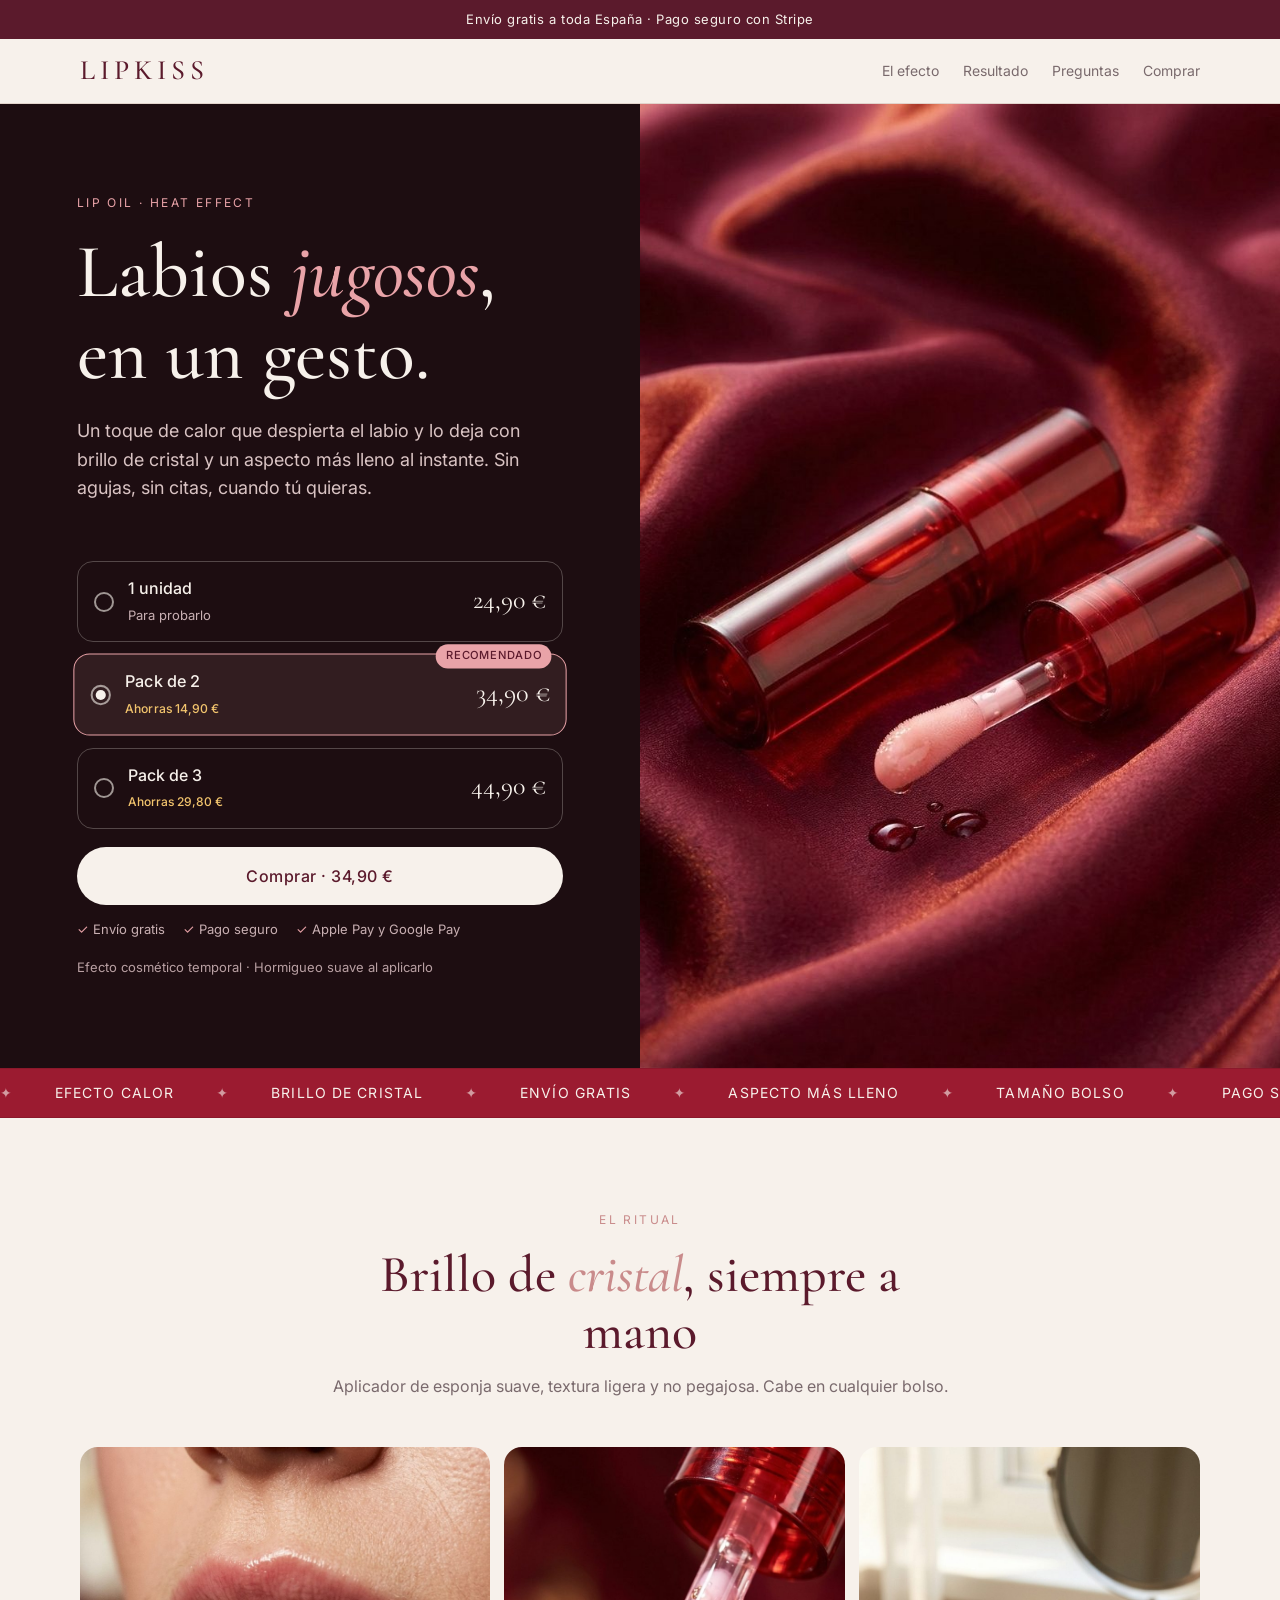
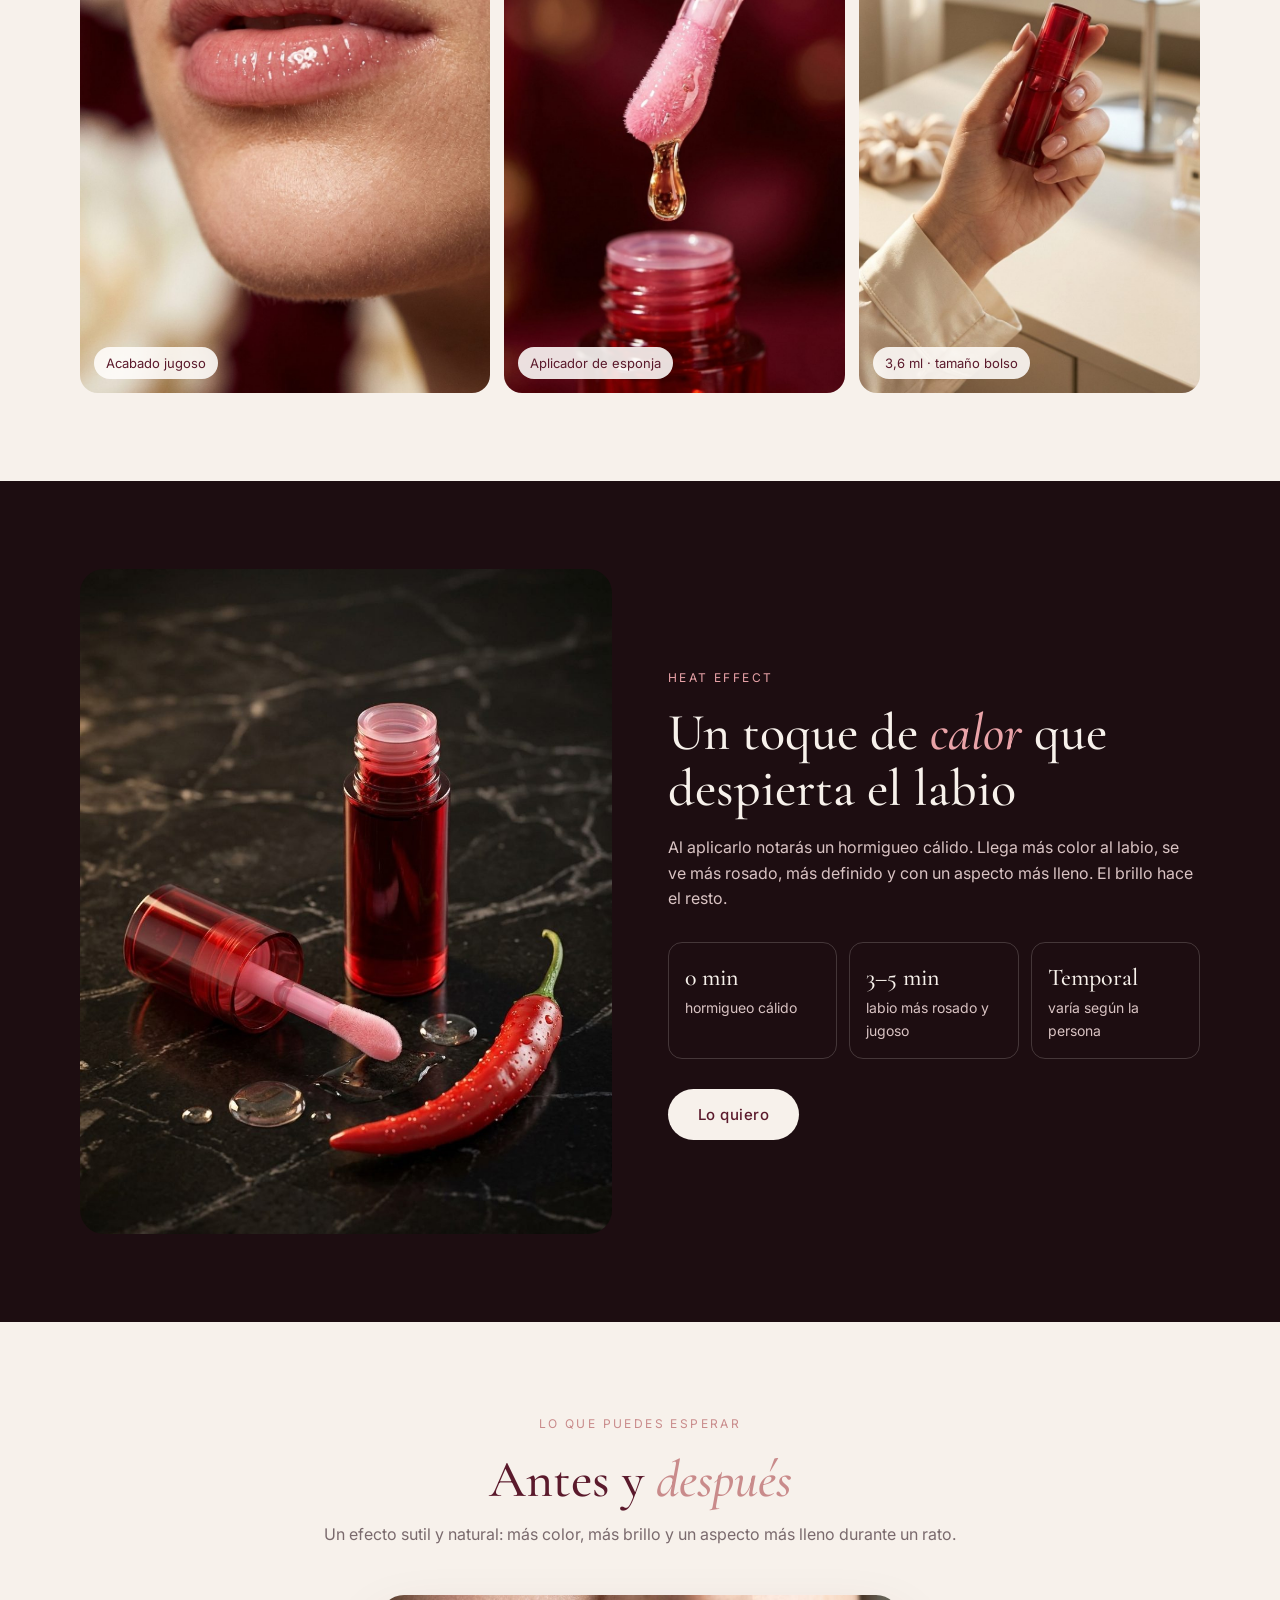
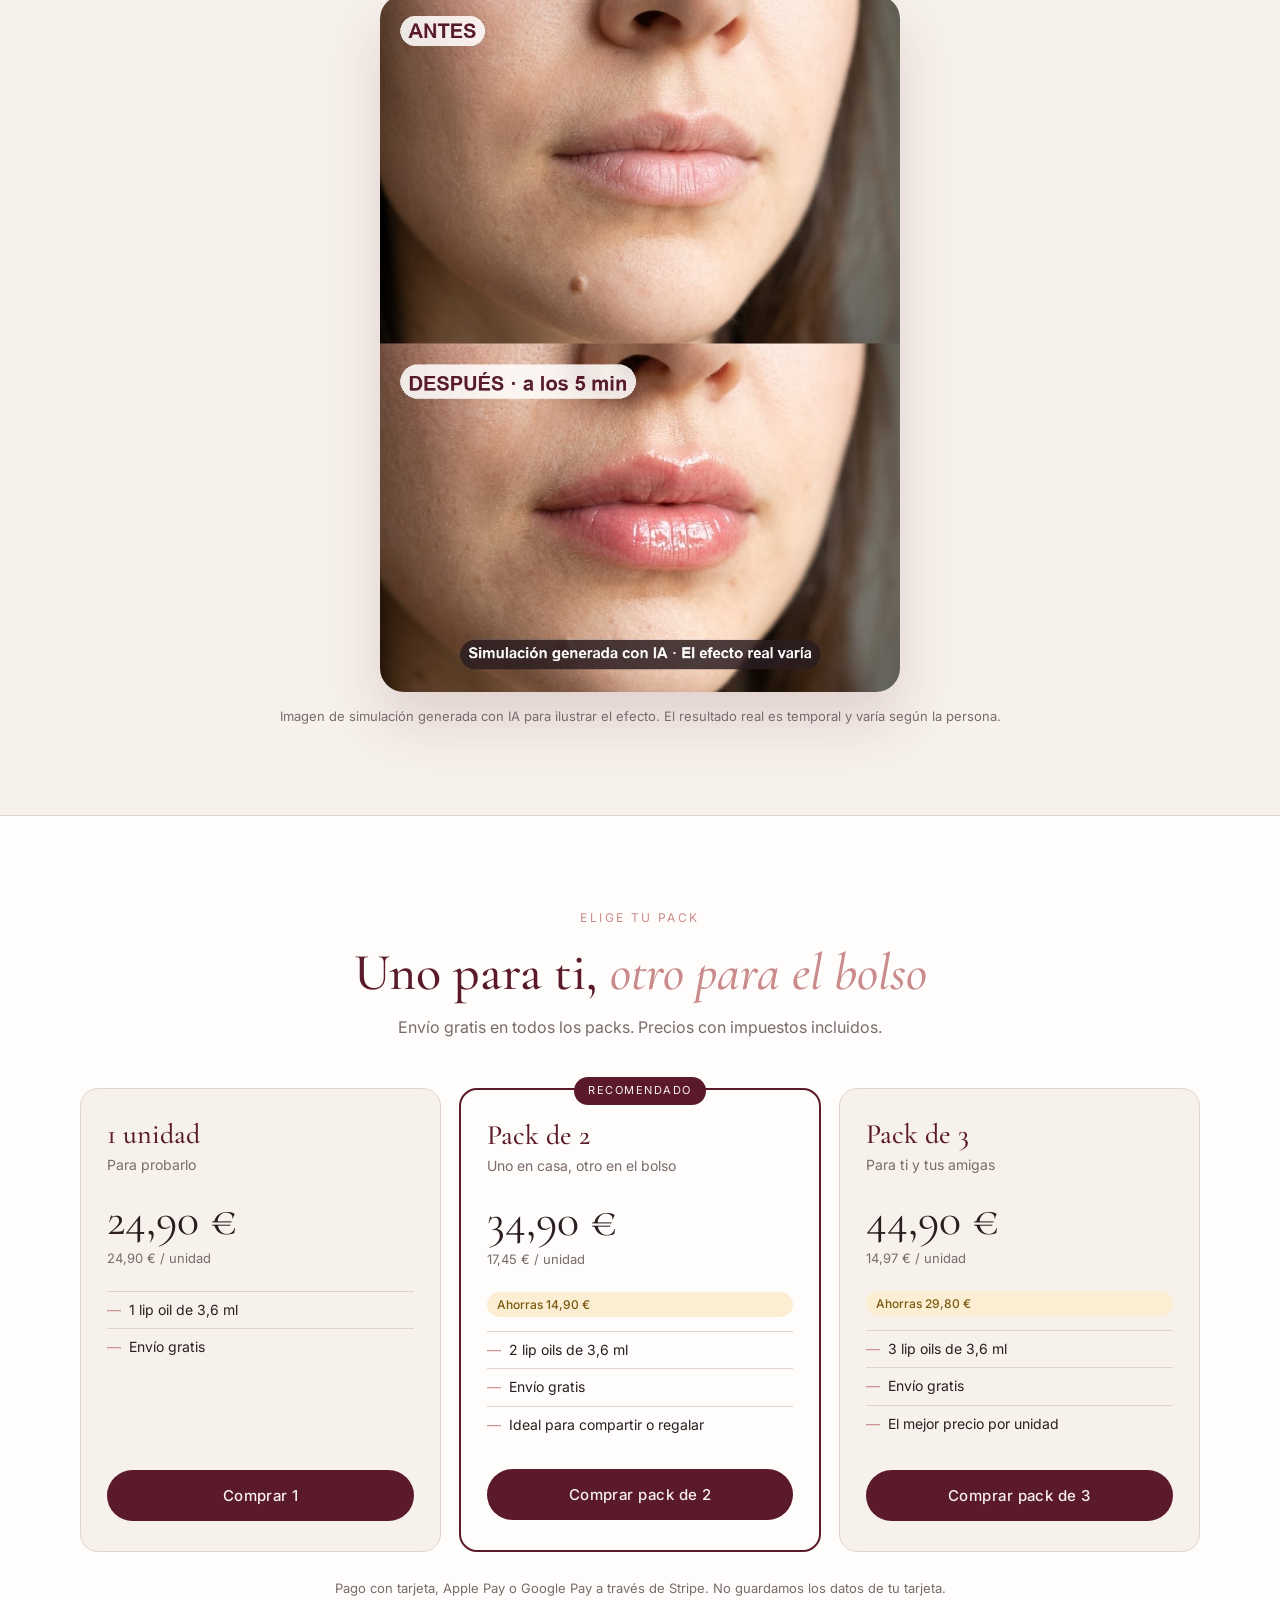
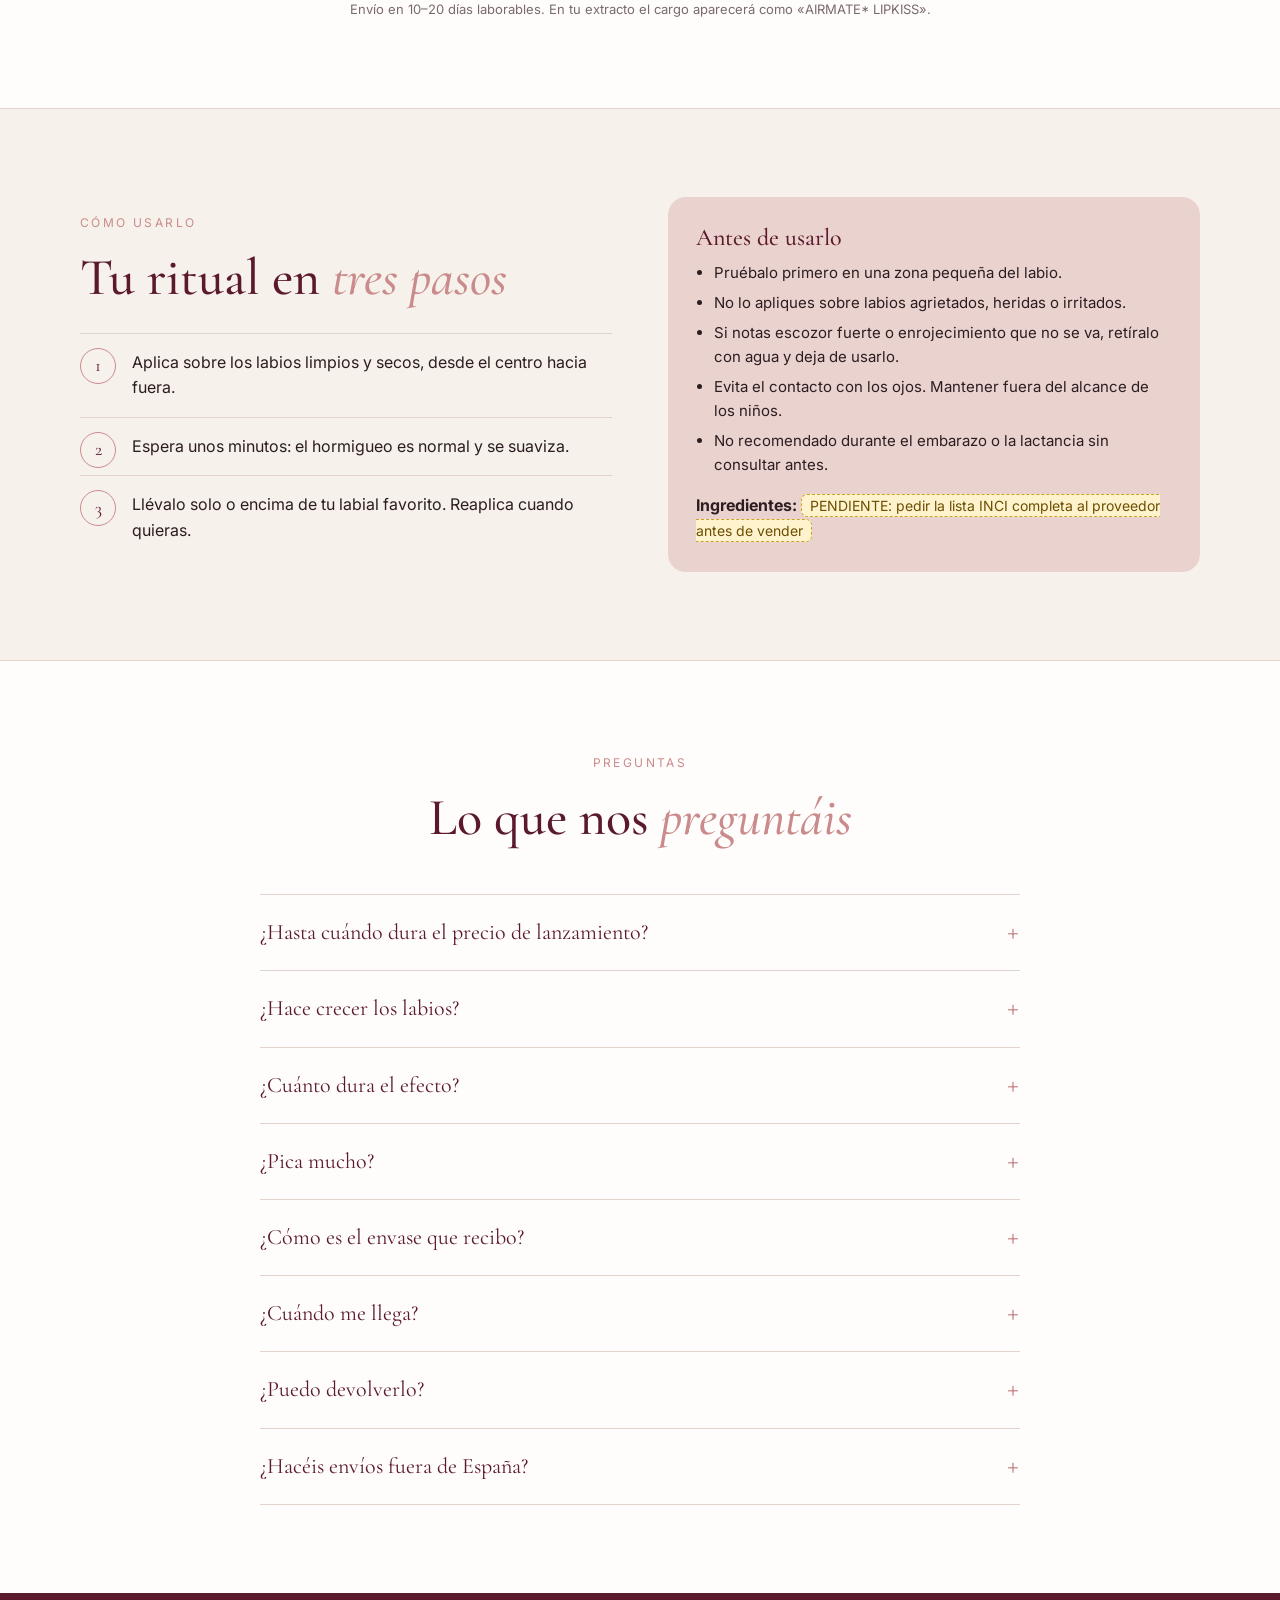
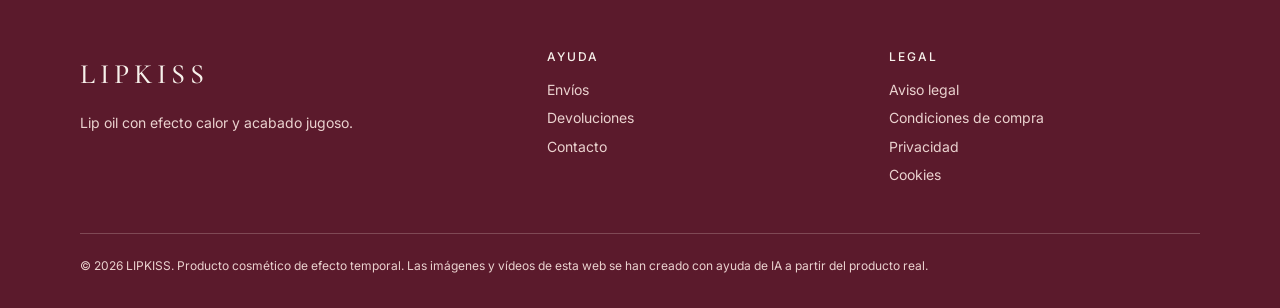
==== commit 66e94155: "v3: vídeo de portada, selector de pack, oferta de lanzamiento real hasta el 1-nov con cambio automát" ====
--- a/index.html
+++ b/index.html
@@ -7,7 +7,7 @@
   <title>LIPKISS · Lip oil efecto calor</title>
   <meta name="description" content="Aceite de labios con efecto calor y acabado jugoso. Aspecto más lleno y brillante al instante, efecto temporal. Envío gratis a España.">
   <meta property="og:title" content="LIPKISS · Lip oil efecto calor">
-  <meta property="og:description" content="Labios jugosos en un gesto. Envío gratis a España.">
+  <meta property="og:description" content="Labios jugosos en un gesto. Precio de lanzamiento y envío gratis a España.">
   <meta property="og:image" content="img/seda.jpg">
   <link rel="preconnect" href="https://fonts.googleapis.com">
   <link rel="preconnect" href="https://fonts.gstatic.com" crossorigin>
@@ -16,7 +16,10 @@
 </head>
 <body>
 
-<div class="aviso">Envío gratis a toda España · Pago seguro con Stripe</div>
+<div class="aviso lanzamiento" data-solo-lanzamiento>
+  Precio de lanzamiento · termina en <span class="reloj" data-reloj>—</span>
+</div>
+<div class="aviso" data-solo-normal hidden>Envío gratis a toda España · Pago seguro con Stripe</div>
 
 <header class="cab">
   <div class="contenedor">
@@ -36,25 +39,48 @@
       <div class="texto">
         <span class="etiqueta">Lip oil · Heat effect</span>
         <h1>Labios <em>jugosos</em>,<br>en un gesto.</h1>
-        <p class="lead">Un aceite de labios con un toque de calor que despierta el labio y lo deja con un brillo de cristal y un aspecto más lleno al instante. Sin agujas, sin citas, cuando tú quieras.</p>
-        <div class="acciones" style="display:flex;gap:14px;flex-wrap:wrap">
-          <a class="btn" href="#comprar">Elegir mi pack</a>
-          <a class="btn secundario" href="#heat">Cómo funciona</a>
+        <p class="lead">Un toque de calor que despierta el labio y lo deja con brillo de cristal y un aspecto más lleno al instante. Sin agujas, sin citas, cuando tú quieras.</p>
+
+        <form class="selector" id="selector" aria-label="Elige tu pack">
+          <label class="opcion">
+            <input type="radio" name="pack" value="1">
+            <span class="punto"></span>
+            <span><span class="nombre">1 unidad</span><br><span class="sub">Para probarlo</span></span>
+            <span class="precio-op"><span data-precio="1"></span><span class="despues" data-despues="1"></span></span>
+          </label>
+          <label class="opcion">
+            <input type="radio" name="pack" value="2" checked>
+            <span class="badge">Recomendado</span>
+            <span class="punto"></span>
+            <span><span class="nombre">Pack de 2</span><br><span class="ahorro" data-ahorro="2"></span></span>
+            <span class="precio-op"><span data-precio="2"></span><span class="despues" data-despues="2"></span></span>
+          </label>
+          <label class="opcion">
+            <input type="radio" name="pack" value="3">
+            <span class="punto"></span>
+            <span><span class="nombre">Pack de 3</span><br><span class="ahorro" data-ahorro="3"></span></span>
+            <span class="precio-op"><span data-precio="3"></span><span class="despues" data-despues="3"></span></span>
+          </label>
+        </form>
+
+        <a class="btn grande brillo" id="cta" href="#">Comprar</a>
+        <div class="garantias">
+          <span>Envío gratis</span><span>Pago seguro</span><span>Apple Pay y Google Pay</span>
         </div>
         <p class="nota">Efecto cosmético temporal · Hormigueo suave al aplicarlo</p>
       </div>
       <div class="foto">
-        <img src="img/seda.jpg" alt="Aceite de labios rojo sobre seda color vino" fetchpriority="high">
-      </div>
-    </div>
-  </section>
-
-  <div class="franja">
-    <div class="contenedor">
-      <div><strong>Al instante</strong>acabado jugoso</div>
-      <div><strong>Calor suave</strong>hormigueo al aplicar</div>
-      <div><strong>Envío gratis</strong>a toda España</div>
-      <div><strong>Pago seguro</strong>con Stripe</div>
+        <video autoplay muted loop playsinline preload="metadata" poster="img/seda.jpg" aria-label="Aceite de labios rojo sobre seda color vino">
+          <source src="img/hero.mp4" type="video/mp4">
+        </video>
+      </div>
+    </div>
+  </section>
+
+  <div class="cinta" aria-hidden="true">
+    <div class="pista">
+      <span>Efecto calor</span><span>Brillo de cristal</span><span>Envío gratis</span><span>Aspecto más lleno</span><span>Tamaño bolso</span><span>Pago seguro</span>
+      <span>Efecto calor</span><span>Brillo de cristal</span><span>Envío gratis</span><span>Aspecto más lleno</span><span>Tamaño bolso</span><span>Pago seguro</span>
     </div>
   </div>
 
@@ -87,6 +113,7 @@
           <div><strong>3–5 min</strong>labio más rosado y jugoso</div>
           <div><strong>Temporal</strong>varía según la persona</div>
         </div>
+        <a class="btn brillo" href="#comprar" style="margin-top:30px;background:var(--crema);color:var(--vino)">Lo quiero</a>
       </div>
     </div>
   </section>
@@ -106,7 +133,8 @@
   <section class="bloque" id="comprar">
     <div class="contenedor">
       <div class="cabecera-bloque aparece">
-        <span class="etiqueta">Elige tu pack</span>
+        <span class="etiqueta" data-solo-lanzamiento>Precio de lanzamiento · termina en <span data-reloj>—</span></span>
+        <span class="etiqueta" data-solo-normal hidden>Elige tu pack</span>
         <h2>Uno para ti, <em>otro para el bolso</em></h2>
         <p>Envío gratis en todos los packs. Precios con impuestos incluidos.</p>
       </div>
@@ -114,8 +142,9 @@
         <div class="pack aparece">
           <h3>1 unidad</h3>
           <p class="desc">Para probarlo</p>
-          <div class="precio">19,90 €</div>
-          <div class="unidad">19,90 € / unidad</div>
+          <div class="precio" data-precio="1"></div>
+          <div class="unidad" data-unidad="1"></div>
+          <p class="despues" data-despues-largo="1"></p>
           <ul>
             <li>1 lip oil de 3,6 ml</li>
             <li>Envío gratis</li>
@@ -126,20 +155,24 @@
           <span class="sello">Recomendado</span>
           <h3>Pack de 2</h3>
           <p class="desc">Uno en casa, otro en el bolso</p>
-          <div class="precio">29,90 €</div>
-          <div class="unidad">14,95 € / unidad</div>
+          <div class="precio" data-precio="2"></div>
+          <div class="unidad" data-unidad="2"></div>
+          <p class="despues" data-despues-largo="2"></p>
+          <span class="ahorro" data-ahorro="2"></span>
           <ul>
             <li>2 lip oils de 3,6 ml</li>
             <li>Envío gratis</li>
             <li>Ideal para compartir o regalar</li>
           </ul>
-          <a class="btn ancho" data-pack="2" href="#">Comprar pack de 2</a>
+          <a class="btn ancho brillo" data-pack="2" href="#">Comprar pack de 2</a>
         </div>
         <div class="pack aparece">
           <h3>Pack de 3</h3>
           <p class="desc">Para ti y tus amigas</p>
-          <div class="precio">39,90 €</div>
-          <div class="unidad">13,30 € / unidad</div>
+          <div class="precio" data-precio="3"></div>
+          <div class="unidad" data-unidad="3"></div>
+          <p class="despues" data-despues-largo="3"></p>
+          <span class="ahorro" data-ahorro="3"></span>
           <ul>
             <li>3 lip oils de 3,6 ml</li>
             <li>Envío gratis</li>
@@ -185,6 +218,10 @@
       </div>
       <div class="faq">
         <details>
+          <summary>¿Hasta cuándo dura el precio de lanzamiento?</summary>
+          <p>Hasta el 1 de noviembre de 2026 a las 23:59 (hora peninsular). A partir del 2 de noviembre los precios pasan a 24,90 € (1 unidad), 34,90 € (pack de 2) y 44,90 € (pack de 3).</p>
+        </details>
+        <details>
           <summary>¿Hace crecer los labios?</summary>
           <p>No. Es un cosmético: el calor activa el labio y el brillo le da un aspecto más jugoso y lleno durante un rato. El efecto es temporal y no sustituye ningún tratamiento estético.</p>
         </details>
@@ -236,33 +273,83 @@
       <a href="legal.html#privacidad">Privacidad</a>
       <a href="legal.html#cookies">Cookies</a>
     </div>
-    <div class="legal-linea">© 2026 LIPKISS. Producto cosmético de efecto temporal. Las imágenes de esta web se han creado con ayuda de IA a partir del producto real.</div>
+    <div class="legal-linea">© 2026 LIPKISS. Producto cosmético de efecto temporal. Las imágenes y vídeos de esta web se han creado con ayuda de IA a partir del producto real.</div>
   </div>
 </footer>
 
 <div class="barra-movil">
-  <span>Desde 19,90 €</span>
-  <a class="btn" href="#comprar">Comprar</a>
+  <span class="info"><span data-barra-precio>Desde 19,90 €</span><small data-solo-lanzamiento>Lanzamiento · <span data-reloj>—</span></small></span>
+  <a class="btn brillo" href="#" data-barra-cta>Comprar</a>
 </div>
 
 <script>
+  // Oferta de lanzamiento REAL: al pasar FIN_LANZAMIENTO la web cambia sola a los precios y enlaces normales.
+  // No alargar la fecha ni reiniciar la cuenta atrás: eso convertiría la oferta en una urgencia falsa.
+  const FIN_LANZAMIENTO = new Date("2026-11-01T23:59:59+01:00");
+
   // Payment Links de Stripe (cuenta de Airmate, metadata marca=lipkiss).
-  // Si alguno se deja vacío, su botón se desactiva para que nadie pague por error.
-  const STRIPE_LINKS = {
-    1: "https://buy.stripe.com/14AbJ18lp7m4ers0jv2Ry0Q",
-    2: "https://buy.stripe.com/28EbJ17hl35Obfg4zL2Ry0R",
-    3: "https://buy.stripe.com/4gMaEX4596i00AC3vH2Ry0S"
+  const TARIFAS = {
+    lanzamiento: {
+      precios: { 1: 19.90, 2: 29.90, 3: 39.90 },
+      links: {
+        1: "https://buy.stripe.com/14AbJ18lp7m4ers0jv2Ry0Q",
+        2: "https://buy.stripe.com/28EbJ17hl35Obfg4zL2Ry0R",
+        3: "https://buy.stripe.com/4gMaEX4596i00AC3vH2Ry0S"
+      }
+    },
+    normal: {
+      precios: { 1: 24.90, 2: 34.90, 3: 44.90 },
+      links: {
+        1: "https://buy.stripe.com/00w4gz1X121Kers1nz2Ry0T",
+        2: "https://buy.stripe.com/8x228r8lpeOw4QS5DP2Ry0U",
+        3: "https://buy.stripe.com/5kQdR9eJN49Sbfggit2Ry0V"
+      }
+    }
   };
 
-  document.querySelectorAll("[data-pack]").forEach(btn => {
-    const url = STRIPE_LINKS[btn.dataset.pack];
-    if (url) {
-      btn.href = url;
-    } else {
-      btn.setAttribute("aria-disabled", "true");
-      btn.textContent = "Próximamente";
+  const eur = n => n.toFixed(2).replace(".", ",") + " €";
+  const enLanzamiento = () => Date.now() < FIN_LANZAMIENTO.getTime();
+
+  function pintar() {
+    const lanz = enLanzamiento();
+    const t = lanz ? TARIFAS.lanzamiento : TARIFAS.normal;
+    const unidadSuelta = t.precios[1];
+
+    document.querySelectorAll("[data-solo-lanzamiento]").forEach(el => el.hidden = !lanz);
+    document.querySelectorAll("[data-solo-normal]").forEach(el => el.hidden = lanz);
+
+    for (const n of [1, 2, 3]) {
+      document.querySelectorAll(`[data-precio="${n}"]`).forEach(el => el.textContent = eur(t.precios[n]));
+      document.querySelectorAll(`[data-unidad="${n}"]`).forEach(el => el.textContent = eur(t.precios[n] / n) + " / unidad");
+      document.querySelectorAll(`[data-despues="${n}"]`).forEach(el => el.textContent = lanz ? "desde 2 nov: " + eur(TARIFAS.normal.precios[n]) : "");
+      document.querySelectorAll(`[data-despues-largo="${n}"]`).forEach(el => el.textContent = lanz ? "A partir del 2 de noviembre: " + eur(TARIFAS.normal.precios[n]) : "");
+      // Ahorro real frente a comprar las mismas unidades sueltas al precio vigente.
+      const ahorro = unidadSuelta * n - t.precios[n];
+      document.querySelectorAll(`[data-ahorro="${n}"]`).forEach(el => el.textContent = ahorro > 0 ? "Ahorras " + eur(ahorro) : "");
+      document.querySelectorAll(`[data-pack="${n}"]`).forEach(el => el.href = t.links[n]);
     }
-  });
+
+    const sel = document.querySelector("#selector input:checked").value;
+    const cta = document.getElementById("cta");
+    cta.href = t.links[sel];
+    cta.textContent = "Comprar · " + eur(t.precios[sel]);
+    document.querySelector("[data-barra-cta]").href = t.links[sel];
+    document.querySelector("[data-barra-precio]").textContent = eur(t.precios[sel]);
+  }
+
+  function reloj() {
+    const ms = FIN_LANZAMIENTO.getTime() - Date.now();
+    if (ms <= 0) { pintar(); return; }
+    const d = Math.floor(ms / 864e5), h = Math.floor(ms / 36e5) % 24, m = Math.floor(ms / 6e4) % 60, s = Math.floor(ms / 1e3) % 60;
+    const p = x => String(x).padStart(2, "0");
+    const txt = (d > 0 ? d + "d " : "") + p(h) + "h " + p(m) + "m " + p(s) + "s";
+    document.querySelectorAll("[data-reloj]").forEach(el => el.textContent = txt);
+  }
+
+  document.getElementById("selector").addEventListener("change", pintar);
+  pintar();
+  reloj();
+  setInterval(reloj, 1000);
 
   const obs = new IntersectionObserver(entradas => {
     entradas.forEach(e => {
--- a/styles.css
+++ b/styles.css
@@ -287,3 +287,52 @@
 
 .pack .mini { width: 100%; aspect-ratio: 4 / 3; object-fit: cover; border-radius: 12px; margin-bottom: 18px; }
 .creditos-img { font-size: 12px; color: var(--gris); text-align: center; padding: 18px 16px; }
+
+/* ===== v3: lanzamiento, selector de pack, vídeo ===== */
+.aviso.lanzamiento { background: linear-gradient(90deg, #4a0d1c, #9b1b30, #4a0d1c); background-size: 200% 100%; animation: brillo-barra 6s linear infinite; font-weight: 500; }
+.aviso .reloj { font-variant-numeric: tabular-nums; background: rgba(255,255,255,.14); padding: 2px 8px; border-radius: 6px; margin-left: 6px; white-space: nowrap; }
+@keyframes brillo-barra { to { background-position: -200% 0; } }
+
+.hero-v2 .foto video { position: absolute; inset: 0; width: 100%; height: 100%; object-fit: cover; }
+
+.cinta { overflow: hidden; background: var(--cereza); color: var(--crema); white-space: nowrap; border-block: 1px solid rgba(0,0,0,.1); }
+.cinta .pista { display: inline-flex; gap: 42px; padding: 13px 0; animation: cinta 26s linear infinite; font-size: 14px; letter-spacing: .08em; text-transform: uppercase; }
+.cinta .pista span::before { content: "✦"; margin-right: 42px; opacity: .6; }
+@keyframes cinta { to { transform: translateX(-50%); } }
+
+.selector { display: grid; gap: 12px; margin: 26px 0 18px; }
+.opcion { position: relative; display: grid; grid-template-columns: auto 1fr auto; gap: 14px; align-items: center; border: 1.5px solid rgba(247,241,235,.25); border-radius: 16px; padding: 14px 16px; cursor: pointer; transition: border-color .2s, background .2s, transform .15s; color: var(--crema); }
+.opcion:hover { border-color: rgba(247,241,235,.6); }
+.opcion input { position: absolute; opacity: 0; }
+.opcion .punto { width: 20px; height: 20px; border-radius: 50%; border: 2px solid rgba(247,241,235,.6); display: grid; place-items: center; }
+.opcion .punto::after { content: ""; width: 10px; height: 10px; border-radius: 50%; background: var(--crema); transform: scale(0); transition: transform .2s; }
+.opcion:has(input:checked) { border-color: #e9a3a8; background: rgba(233,163,168,.10); transform: scale(1.015); }
+.opcion:has(input:checked) .punto::after { transform: scale(1); }
+.opcion:has(input:focus-visible) { outline: 3px solid #e9a3a8; outline-offset: 3px; }
+.opcion .nombre { font-weight: 500; }
+.opcion .sub { font-size: 13px; color: #c9b0b3; }
+.opcion .precio-op { text-align: right; font-family: var(--serif); font-size: 26px; line-height: 1; }
+.opcion .despues { display: block; font-family: var(--sans); font-size: 11px; color: #c9b0b3; margin-top: 4px; }
+.opcion .badge { position: absolute; top: -10px; right: 14px; background: #e9a3a8; color: var(--vino); font-size: 11px; font-weight: 500; letter-spacing: .06em; padding: 3px 10px; border-radius: 99px; text-transform: uppercase; }
+.opcion .ahorro { color: #f2c46d; font-size: 12px; font-weight: 500; }
+
+.btn.brillo { position: relative; overflow: hidden; }
+.btn.brillo::after { content: ""; position: absolute; top: 0; left: -60%; width: 40%; height: 100%; background: linear-gradient(100deg, transparent, rgba(255,255,255,.55), transparent); transform: skewX(-20deg); animation: destello 3.2s ease-in-out infinite; }
+@keyframes destello { 0%, 60% { left: -60%; } 100% { left: 130%; } }
+.btn.grande { width: 100%; padding: 19px 30px; font-size: 16px; }
+.garantias { display: flex; flex-wrap: wrap; gap: 8px 18px; font-size: 13px; color: #c9b0b3; margin-top: 14px; }
+.garantias span::before { content: "✓ "; color: #e9a3a8; }
+
+.pack .despues { font-size: 13px; color: var(--gris); margin-top: -12px; margin-bottom: 14px; }
+.pack .ahorro { display: inline-block; background: #fbeed3; color: #7a5a12; font-size: 12px; font-weight: 500; padding: 3px 10px; border-radius: 99px; margin-bottom: 14px; }
+
+.barra-movil .info { display: flex; flex-direction: column; line-height: 1.15; }
+.barra-movil .info small { font-size: 11px; color: var(--cereza); font-variant-numeric: tabular-nums; }
+
+.video-heat { width: 100%; border-radius: 24px; aspect-ratio: 9 / 16; object-fit: cover; max-height: 640px; }
+
+@media (prefers-reduced-motion: reduce) {
+  .aviso.lanzamiento, .cinta .pista, .btn.brillo::after { animation: none; }
+}
+
+[hidden] { display: none !important; }
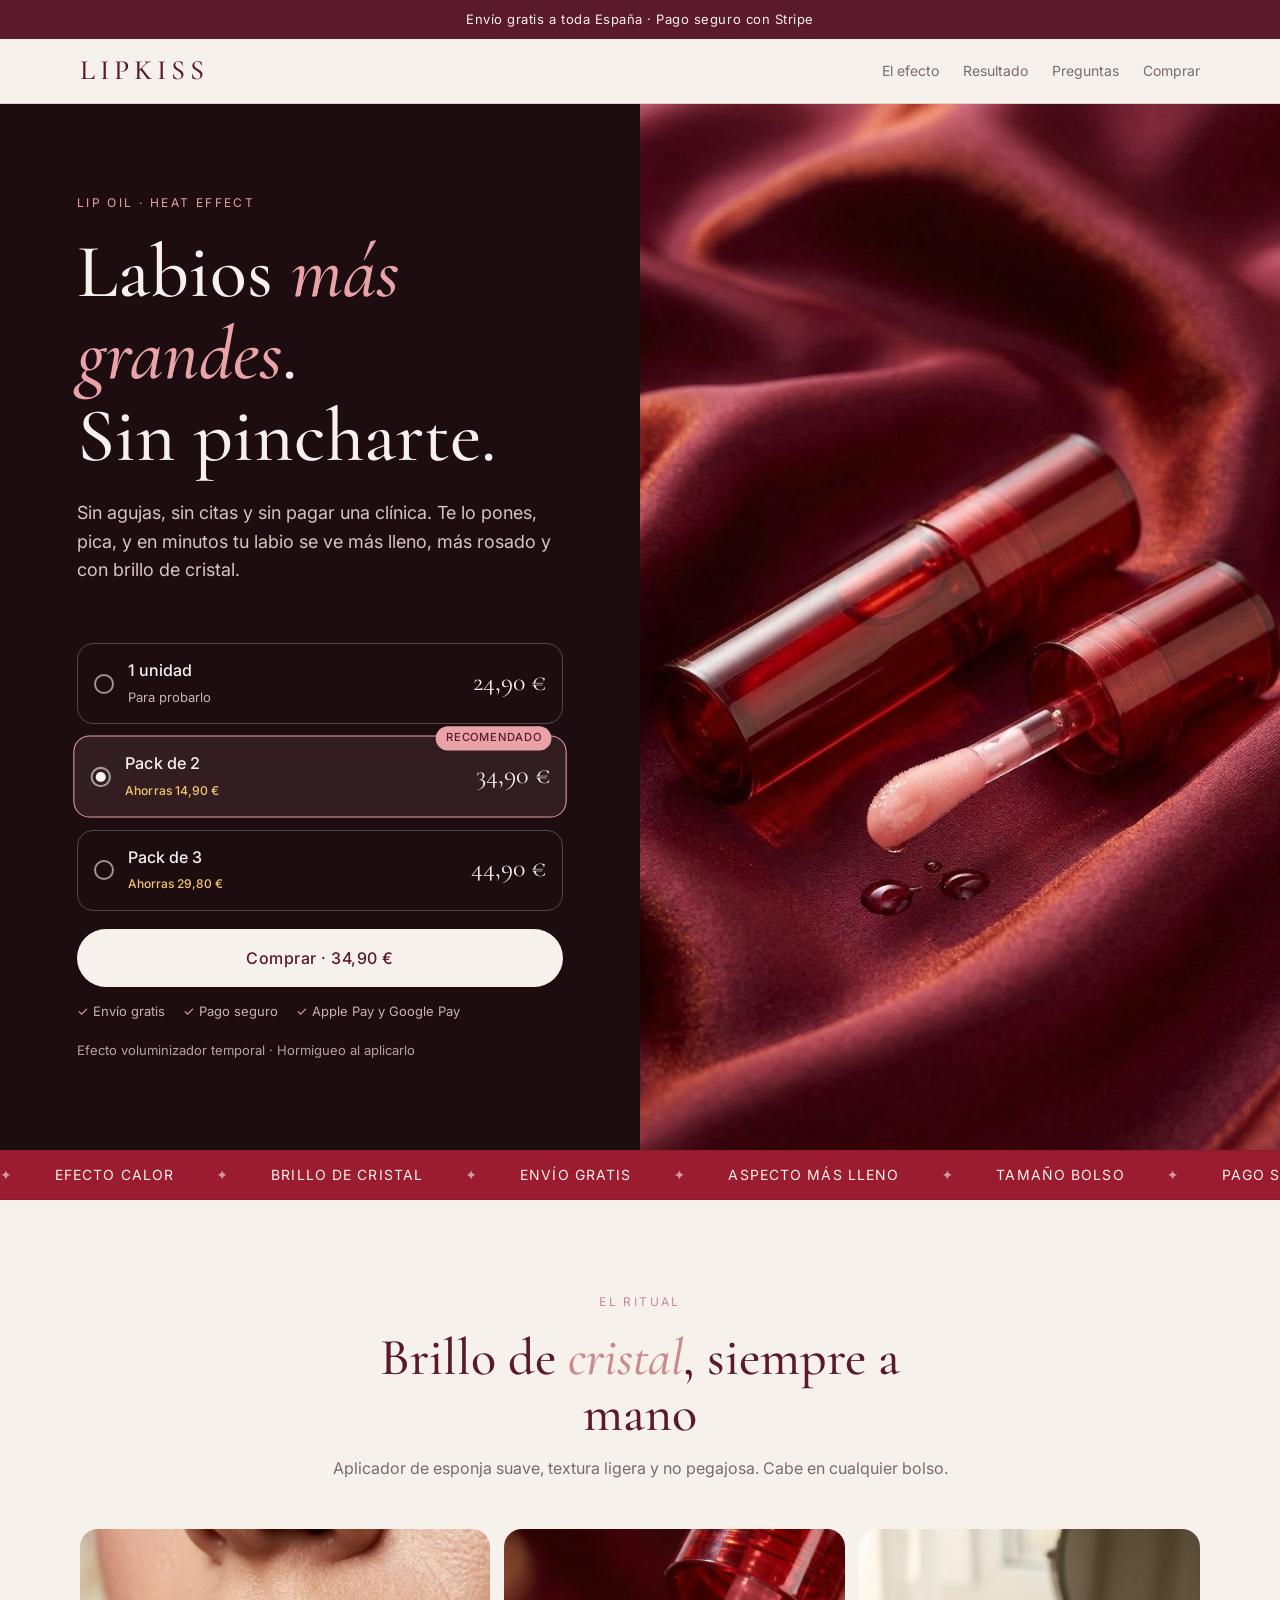
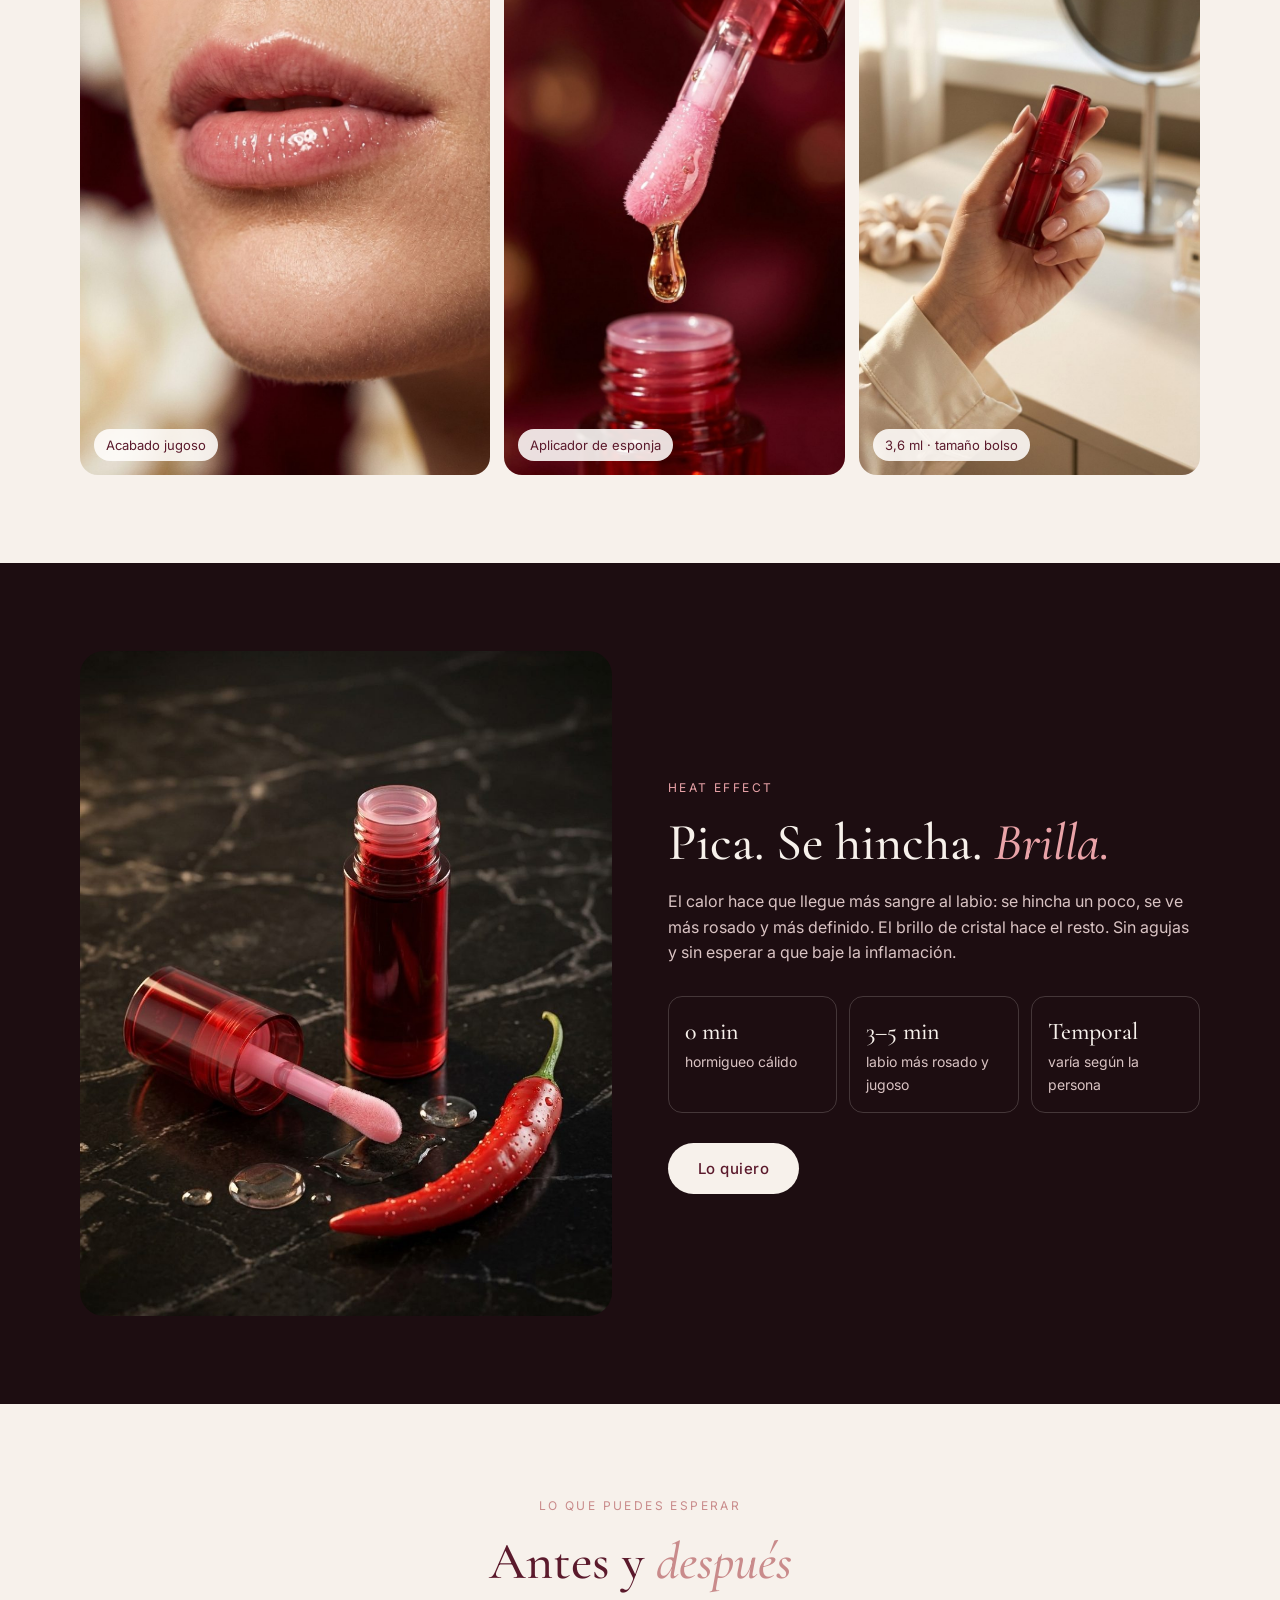
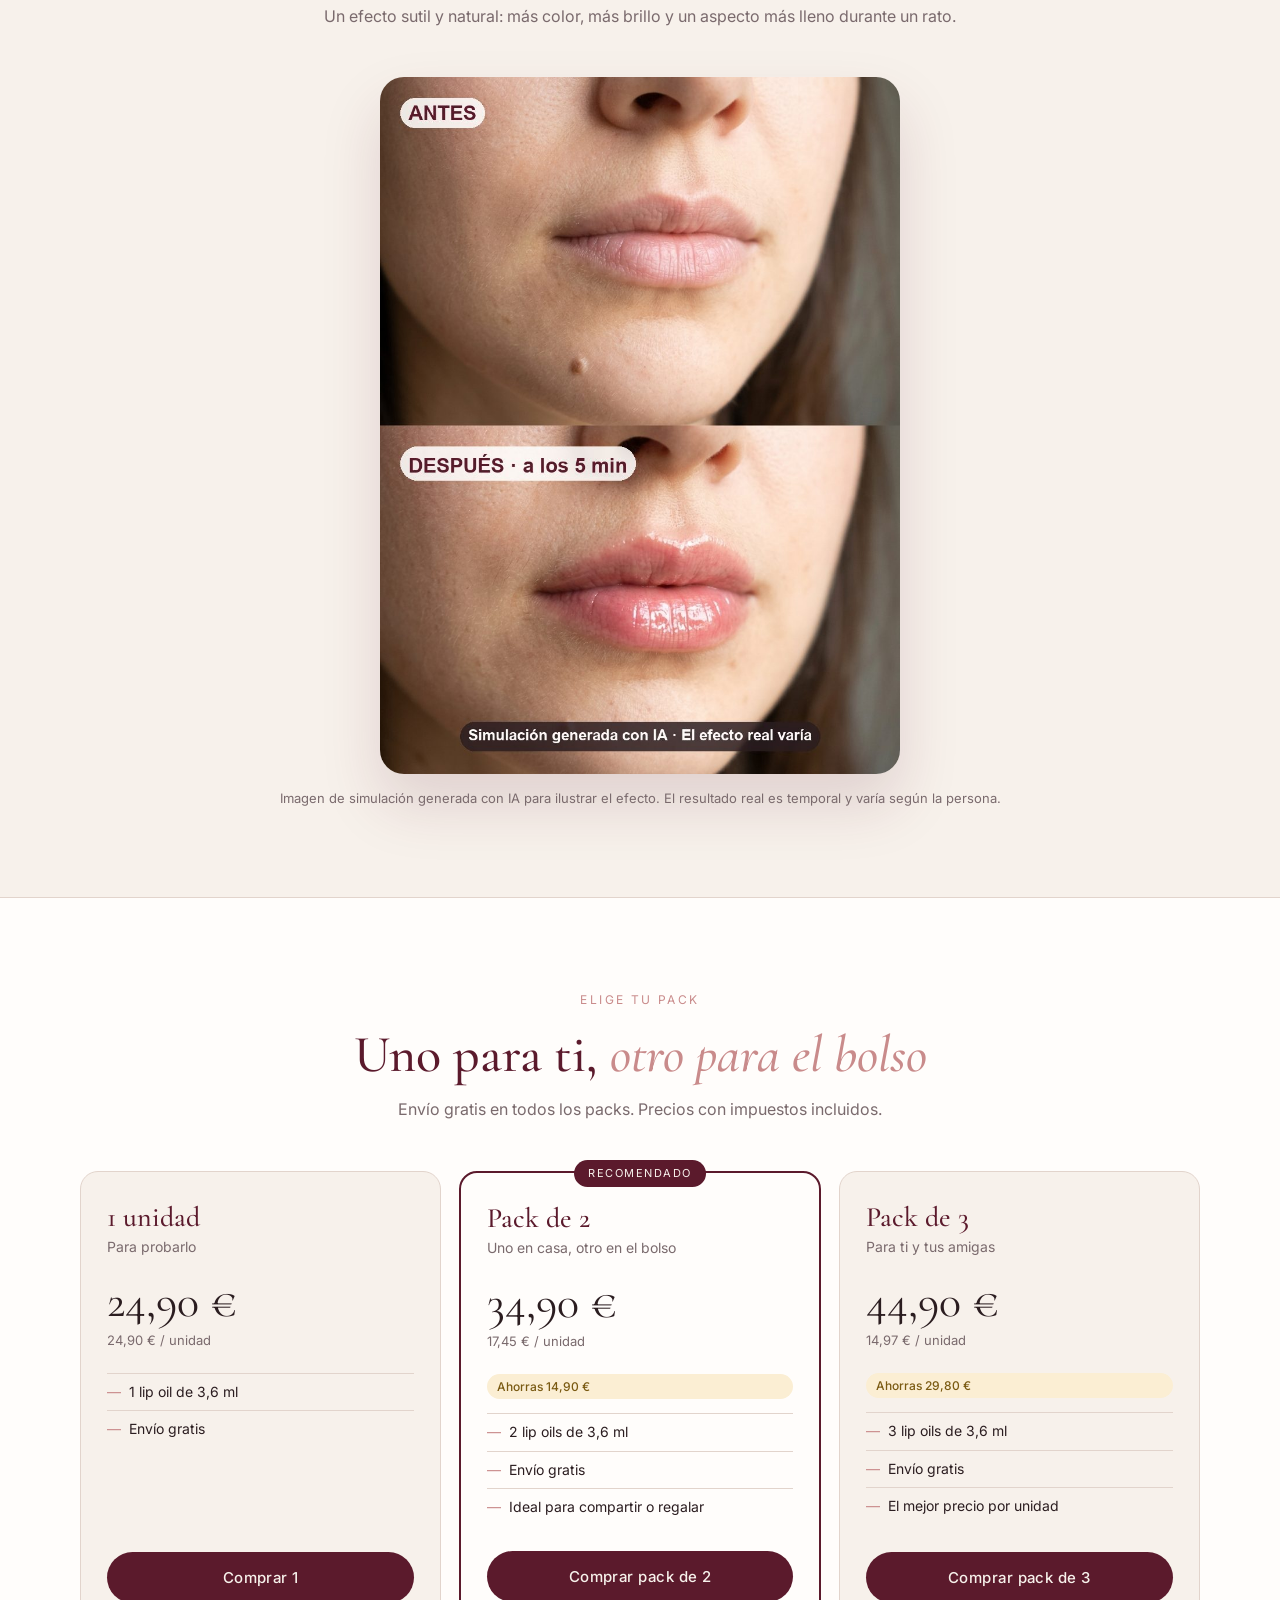
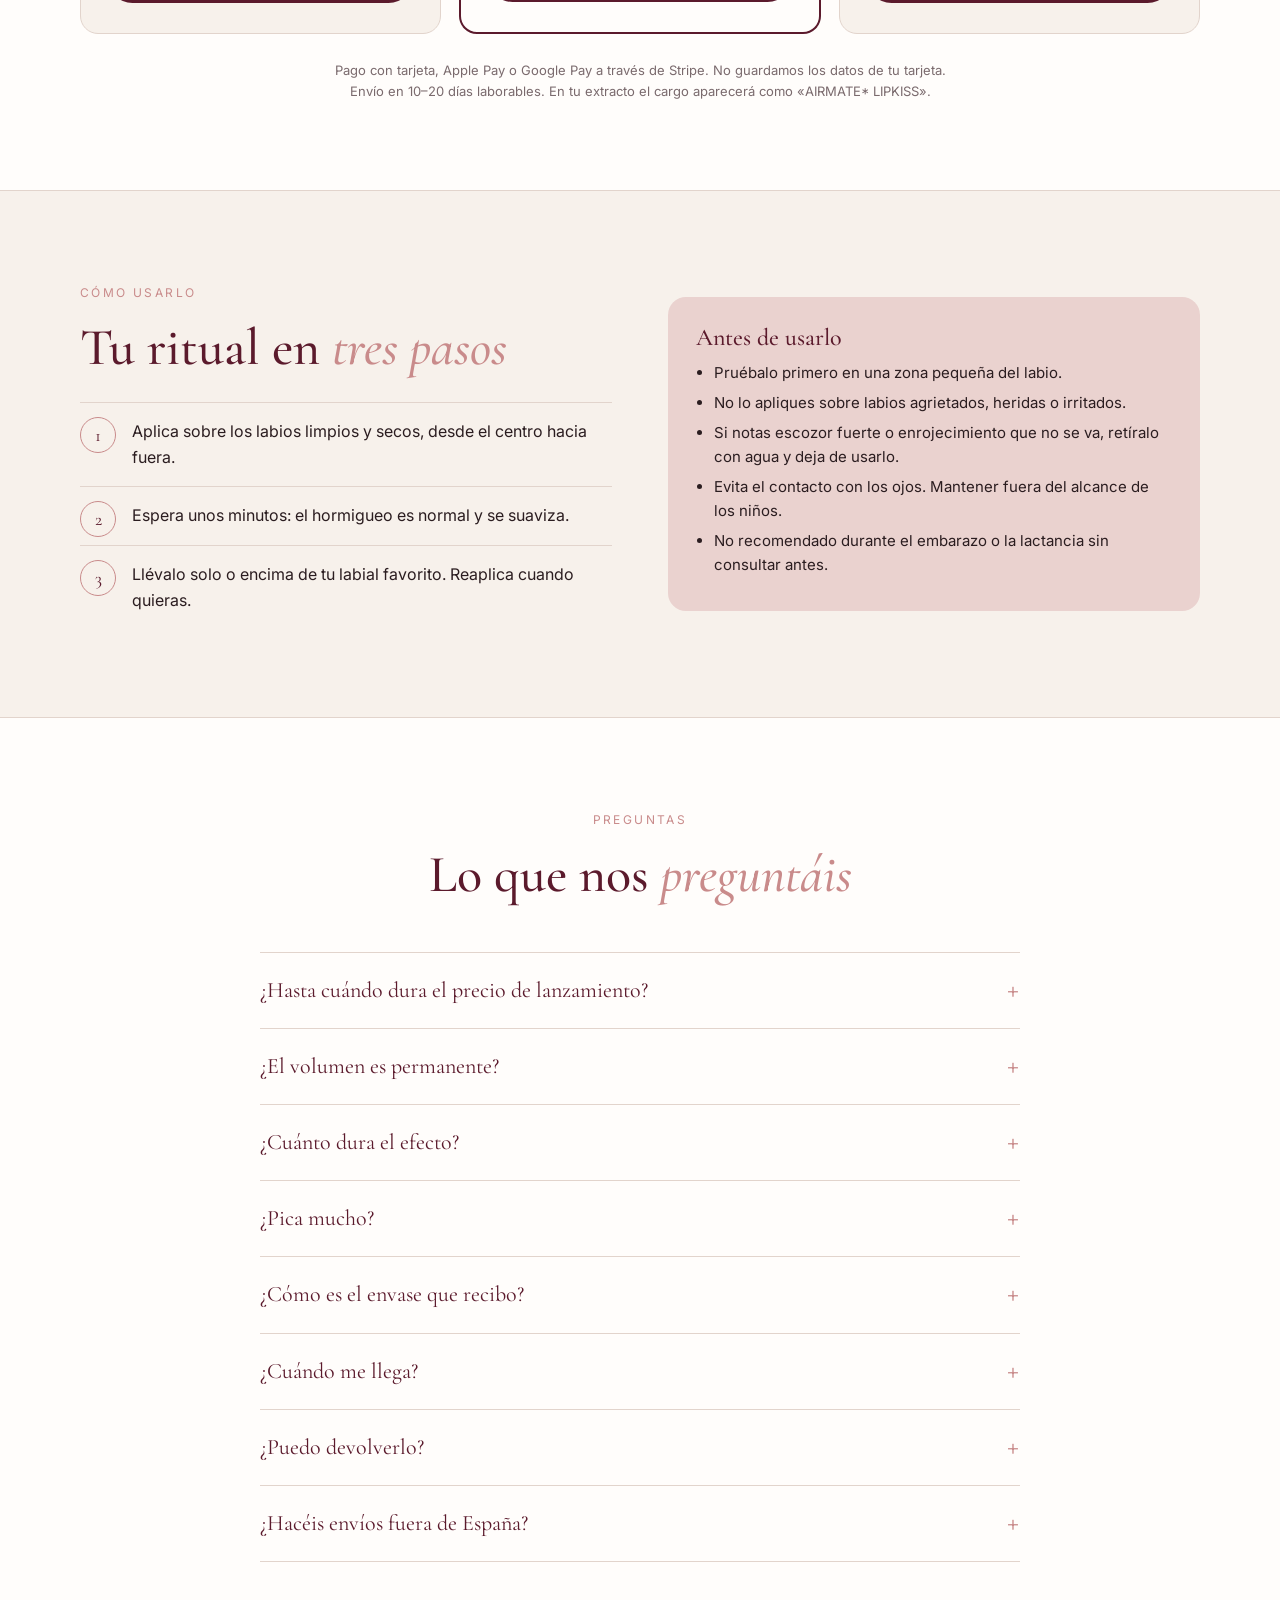
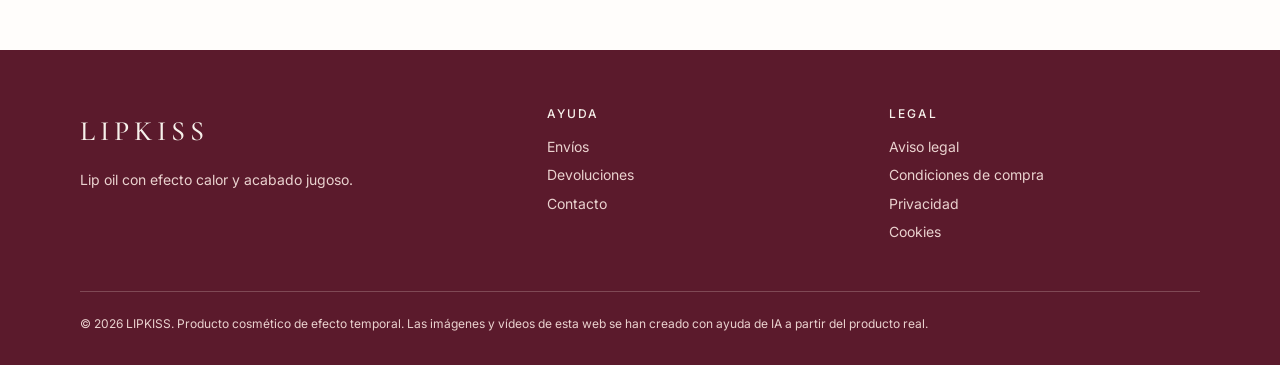
==== commit 24df135d: "Copy más directo: «Labios más grandes. Sin pincharte.»; quitado el aviso de ingredientes pendiente C" ====
--- a/index.html
+++ b/index.html
@@ -4,10 +4,10 @@
   <meta charset="utf-8">
   <meta name="viewport" content="width=device-width, initial-scale=1">
   <!-- Marca: LIPKISS (elegida por Fabio el 24-oct-2026). -->
-  <title>LIPKISS · Lip oil efecto calor</title>
-  <meta name="description" content="Aceite de labios con efecto calor y acabado jugoso. Aspecto más lleno y brillante al instante, efecto temporal. Envío gratis a España.">
-  <meta property="og:title" content="LIPKISS · Lip oil efecto calor">
-  <meta property="og:description" content="Labios jugosos en un gesto. Precio de lanzamiento y envío gratis a España.">
+  <title>LIPKISS · Labios más grandes sin pincharte</title>
+  <meta name="description" content="Aceite voluminizador con efecto calor: labios más llenos y brillantes en minutos, sin agujas. Efecto temporal. Envío gratis a España.">
+  <meta property="og:title" content="LIPKISS · Labios más grandes sin pincharte">
+  <meta property="og:description" content="Sin agujas, sin citas. Precio de lanzamiento y envío gratis a España.">
   <meta property="og:image" content="img/seda.jpg">
   <link rel="preconnect" href="https://fonts.googleapis.com">
   <link rel="preconnect" href="https://fonts.gstatic.com" crossorigin>
@@ -38,8 +38,8 @@
     <div class="contenedor">
       <div class="texto">
         <span class="etiqueta">Lip oil · Heat effect</span>
-        <h1>Labios <em>jugosos</em>,<br>en un gesto.</h1>
-        <p class="lead">Un toque de calor que despierta el labio y lo deja con brillo de cristal y un aspecto más lleno al instante. Sin agujas, sin citas, cuando tú quieras.</p>
+        <h1>Labios <em>más grandes</em>.<br>Sin pincharte.</h1>
+        <p class="lead">Sin agujas, sin citas y sin pagar una clínica. Te lo pones, pica, y en minutos tu labio se ve más lleno, más rosado y con brillo de cristal.</p>
 
         <form class="selector" id="selector" aria-label="Elige tu pack">
           <label class="opcion">
@@ -67,7 +67,7 @@
         <div class="garantias">
           <span>Envío gratis</span><span>Pago seguro</span><span>Apple Pay y Google Pay</span>
         </div>
-        <p class="nota">Efecto cosmético temporal · Hormigueo suave al aplicarlo</p>
+        <p class="nota">Efecto voluminizador temporal · Hormigueo al aplicarlo</p>
       </div>
       <div class="foto">
         <video autoplay muted loop playsinline preload="metadata" poster="img/seda.jpg" aria-label="Aceite de labios rojo sobre seda color vino">
@@ -106,8 +106,8 @@
       </div>
       <div class="aparece">
         <span class="etiqueta">Heat effect</span>
-        <h2>Un toque de <em>calor</em> que despierta el labio</h2>
-        <p style="margin-top:18px">Al aplicarlo notarás un hormigueo cálido. Llega más color al labio, se ve más rosado, más definido y con un aspecto más lleno. El brillo hace el resto.</p>
+        <h2>Pica. Se hincha. <em>Brilla.</em></h2>
+        <p style="margin-top:18px">El calor hace que llegue más sangre al labio: se hincha un poco, se ve más rosado y más definido. El brillo de cristal hace el resto. Sin agujas y sin esperar a que baje la inflamación.</p>
         <div class="datos">
           <div><strong>0 min</strong>hormigueo cálido</div>
           <div><strong>3–5 min</strong>labio más rosado y jugoso</div>
@@ -205,7 +205,6 @@
           <li>Evita el contacto con los ojos. Mantener fuera del alcance de los niños.</li>
           <li>No recomendado durante el embarazo o la lactancia sin consultar antes.</li>
         </ul>
-        <p style="margin-top:16px"><strong>Ingredientes:</strong> <span class="pendiente">PENDIENTE: pedir la lista INCI completa al proveedor antes de vender</span></p>
       </div>
     </div>
   </section>
@@ -222,8 +221,8 @@
           <p>Hasta el 1 de noviembre de 2026 a las 23:59 (hora peninsular). A partir del 2 de noviembre los precios pasan a 24,90 € (1 unidad), 34,90 € (pack de 2) y 44,90 € (pack de 3).</p>
         </details>
         <details>
-          <summary>¿Hace crecer los labios?</summary>
-          <p>No. Es un cosmético: el calor activa el labio y el brillo le da un aspecto más jugoso y lleno durante un rato. El efecto es temporal y no sustituye ningún tratamiento estético.</p>
+          <summary>¿El volumen es permanente?</summary>
+          <p>No. El calor hincha el labio durante un rato y el brillo hace que se vea más lleno. Cuánto dura depende de cada persona. No es un relleno ni sustituye un tratamiento estético: es para cuando quieres más labio hoy, sin agujas.</p>
         </details>
         <details>
           <summary>¿Cuánto dura el efecto?</summary>
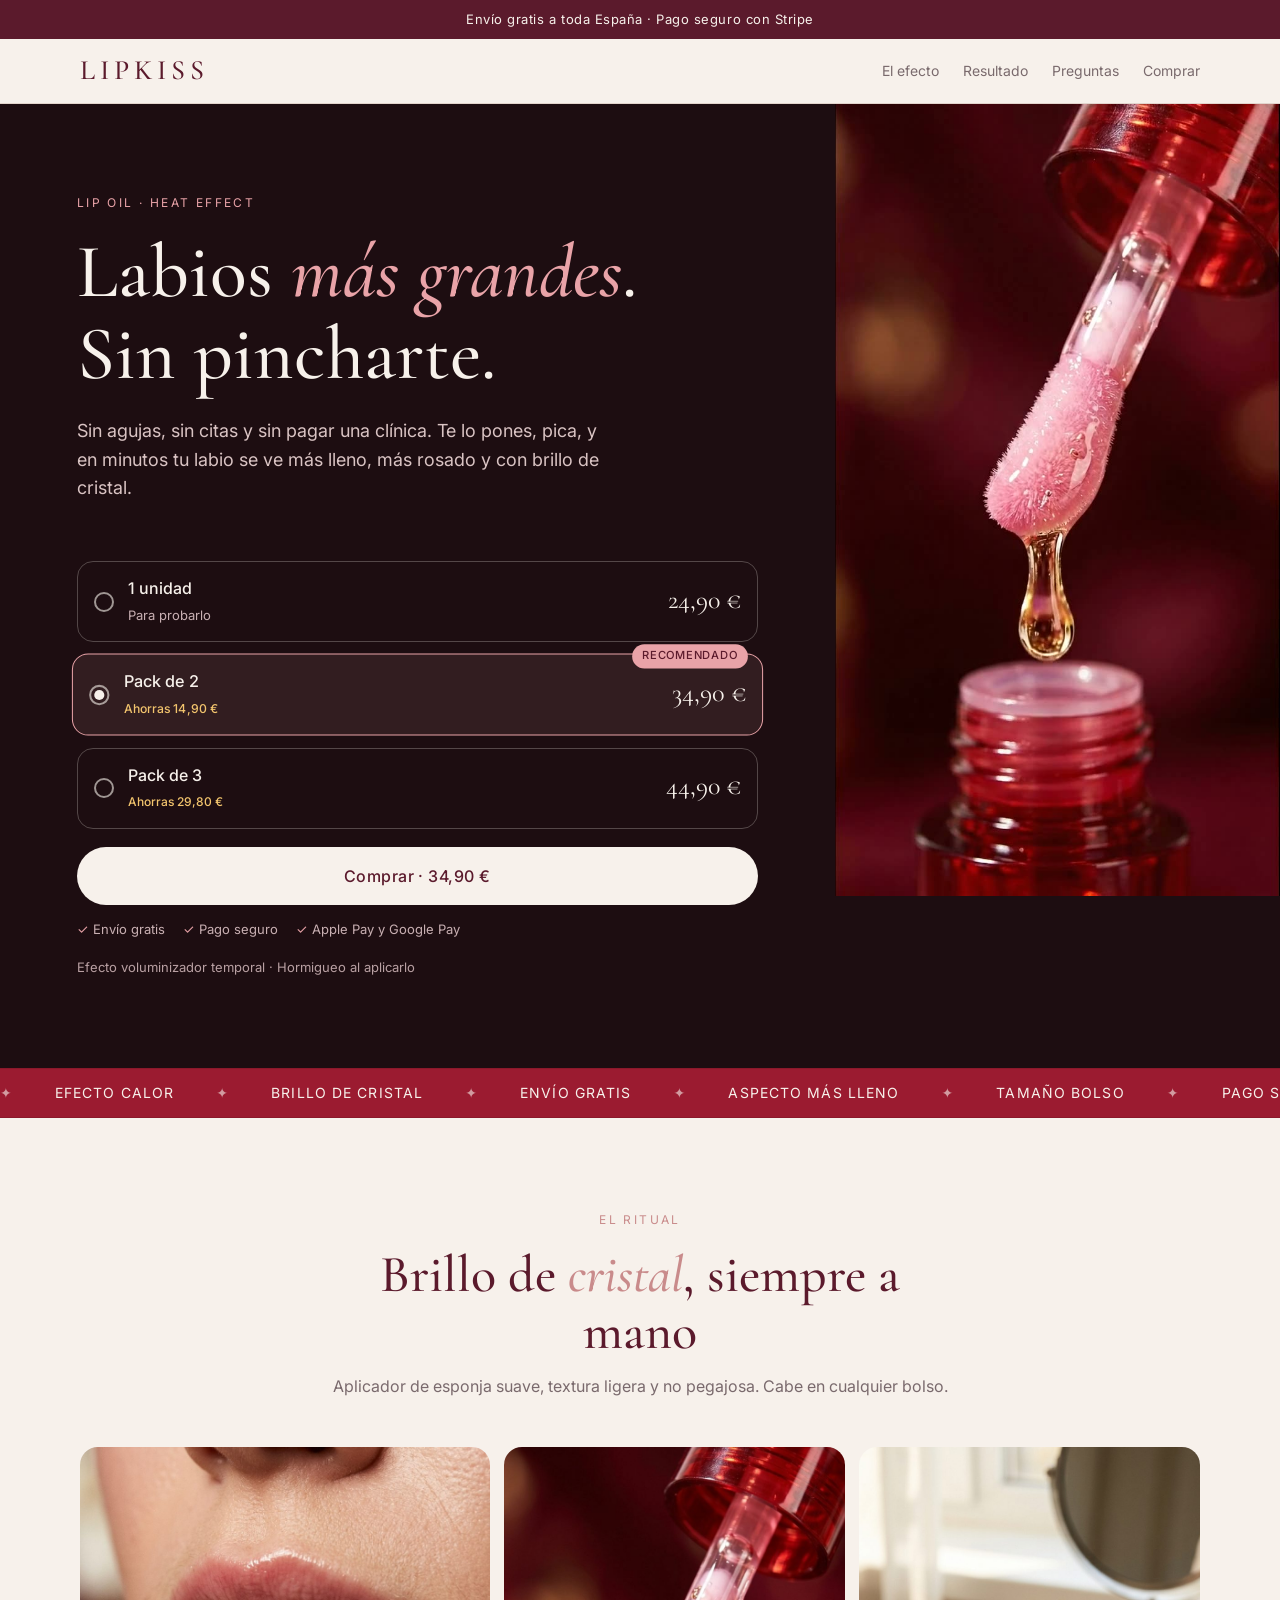
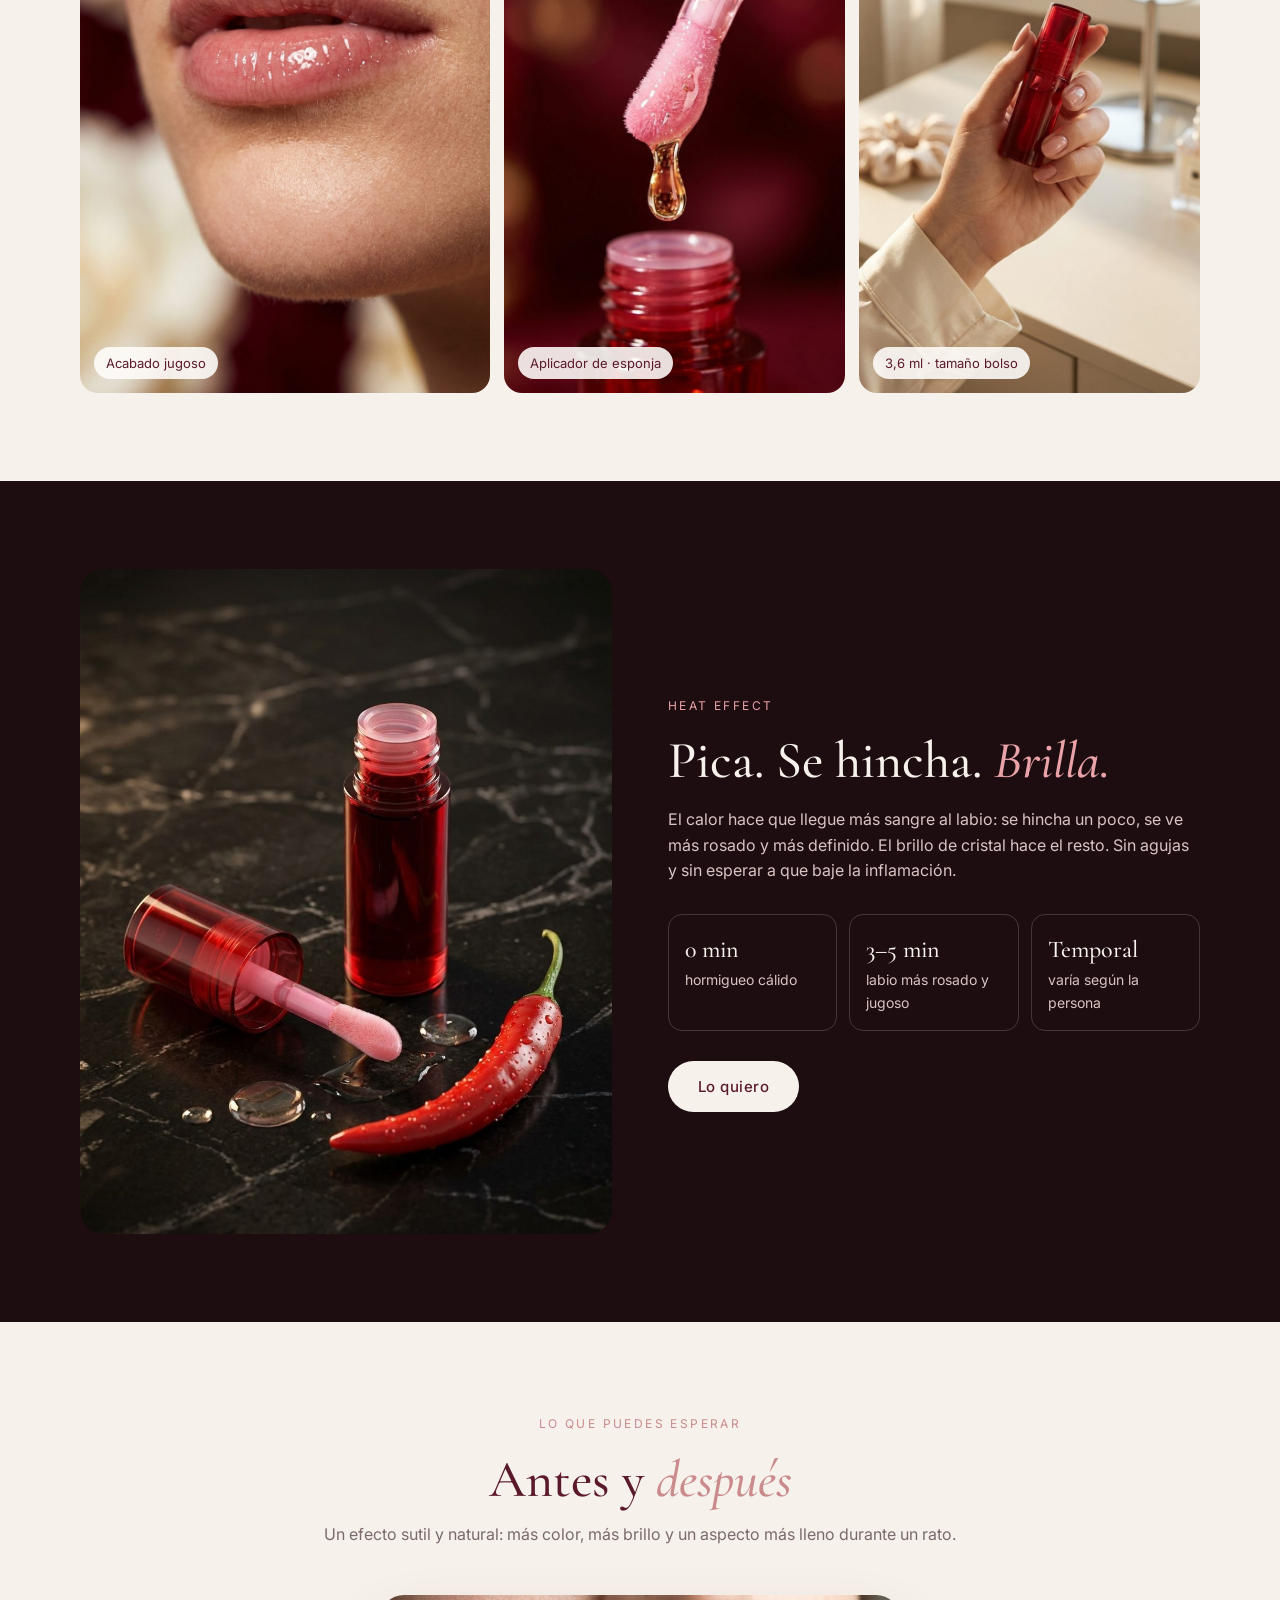
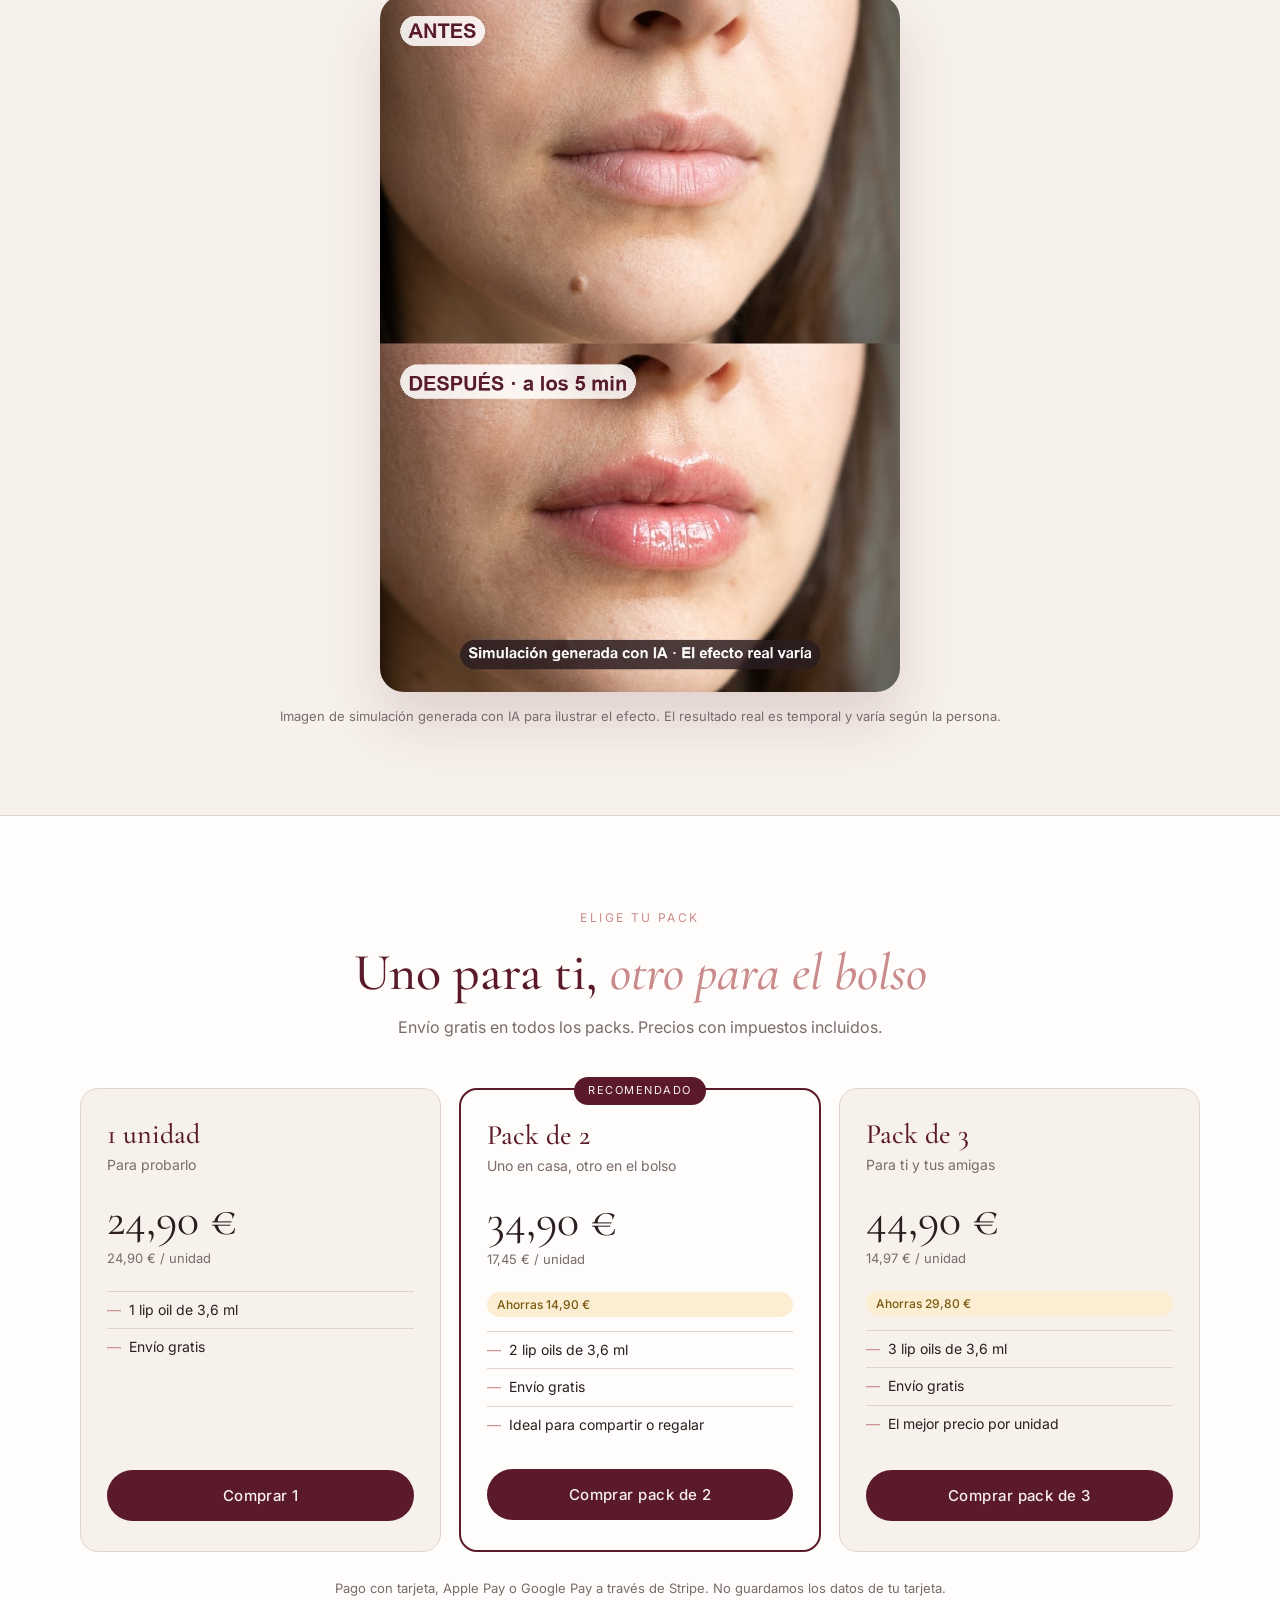
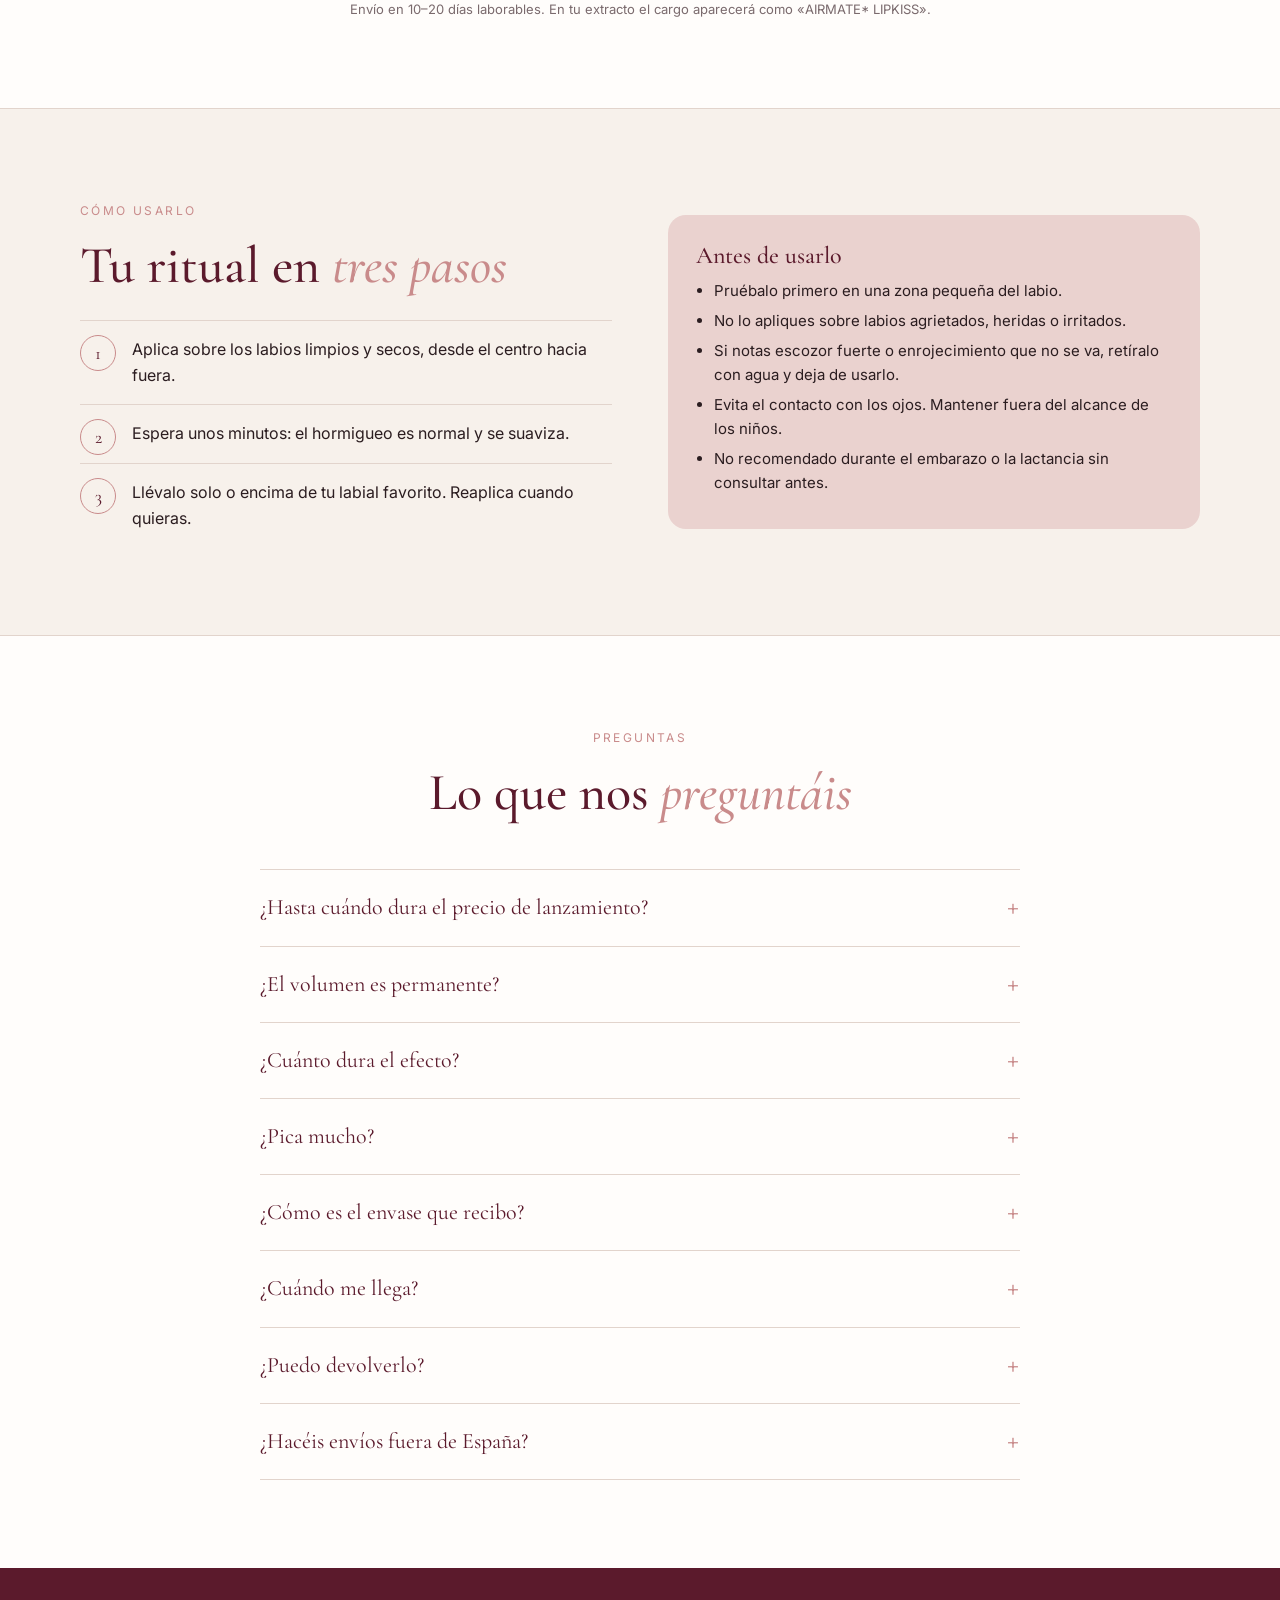
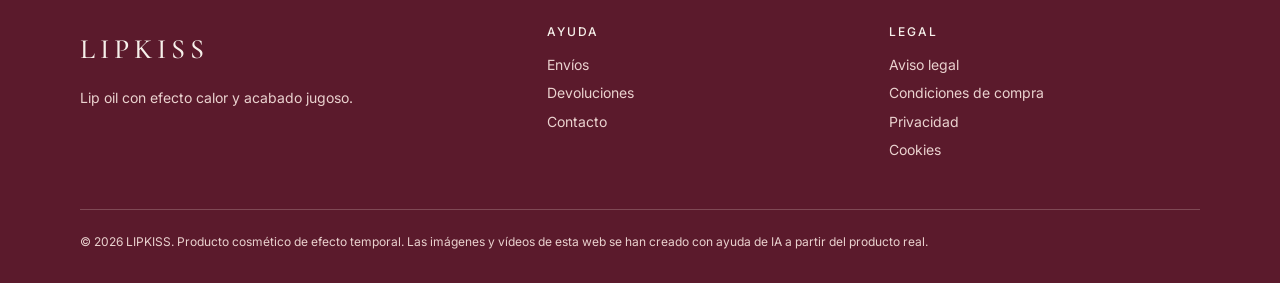
==== commit 2366bb11: "Portada: vídeo nuevo de la gota cayendo del aplicador, entero en 9:16 sin recorte Co-Authored-By: Cl" ====
--- a/index.html
+++ b/index.html
@@ -70,7 +70,7 @@
         <p class="nota">Efecto voluminizador temporal · Hormigueo al aplicarlo</p>
       </div>
       <div class="foto">
-        <video autoplay muted loop playsinline preload="metadata" poster="img/seda.jpg" aria-label="Aceite de labios rojo sobre seda color vino">
+        <video autoplay muted loop playsinline preload="metadata" poster="img/hero-poster.jpg" aria-label="Gota de aceite de labios cayendo del aplicador al bote rojo">
           <source src="img/hero.mp4" type="video/mp4">
         </video>
       </div>
--- a/styles.css
+++ b/styles.css
@@ -336,3 +336,9 @@
 }
 
 [hidden] { display: none !important; }
+
+/* Portada: en escritorio el vídeo vertical se ve entero (9:16), sin recorte ni ampliación borrosa */
+@media (min-width: 861px) {
+  .hero-v2 .contenedor { grid-template-columns: 1fr auto; }
+  .hero-v2 .foto { min-height: 0; height: min(88vh, 860px); aspect-ratio: 9 / 16; }
+}
